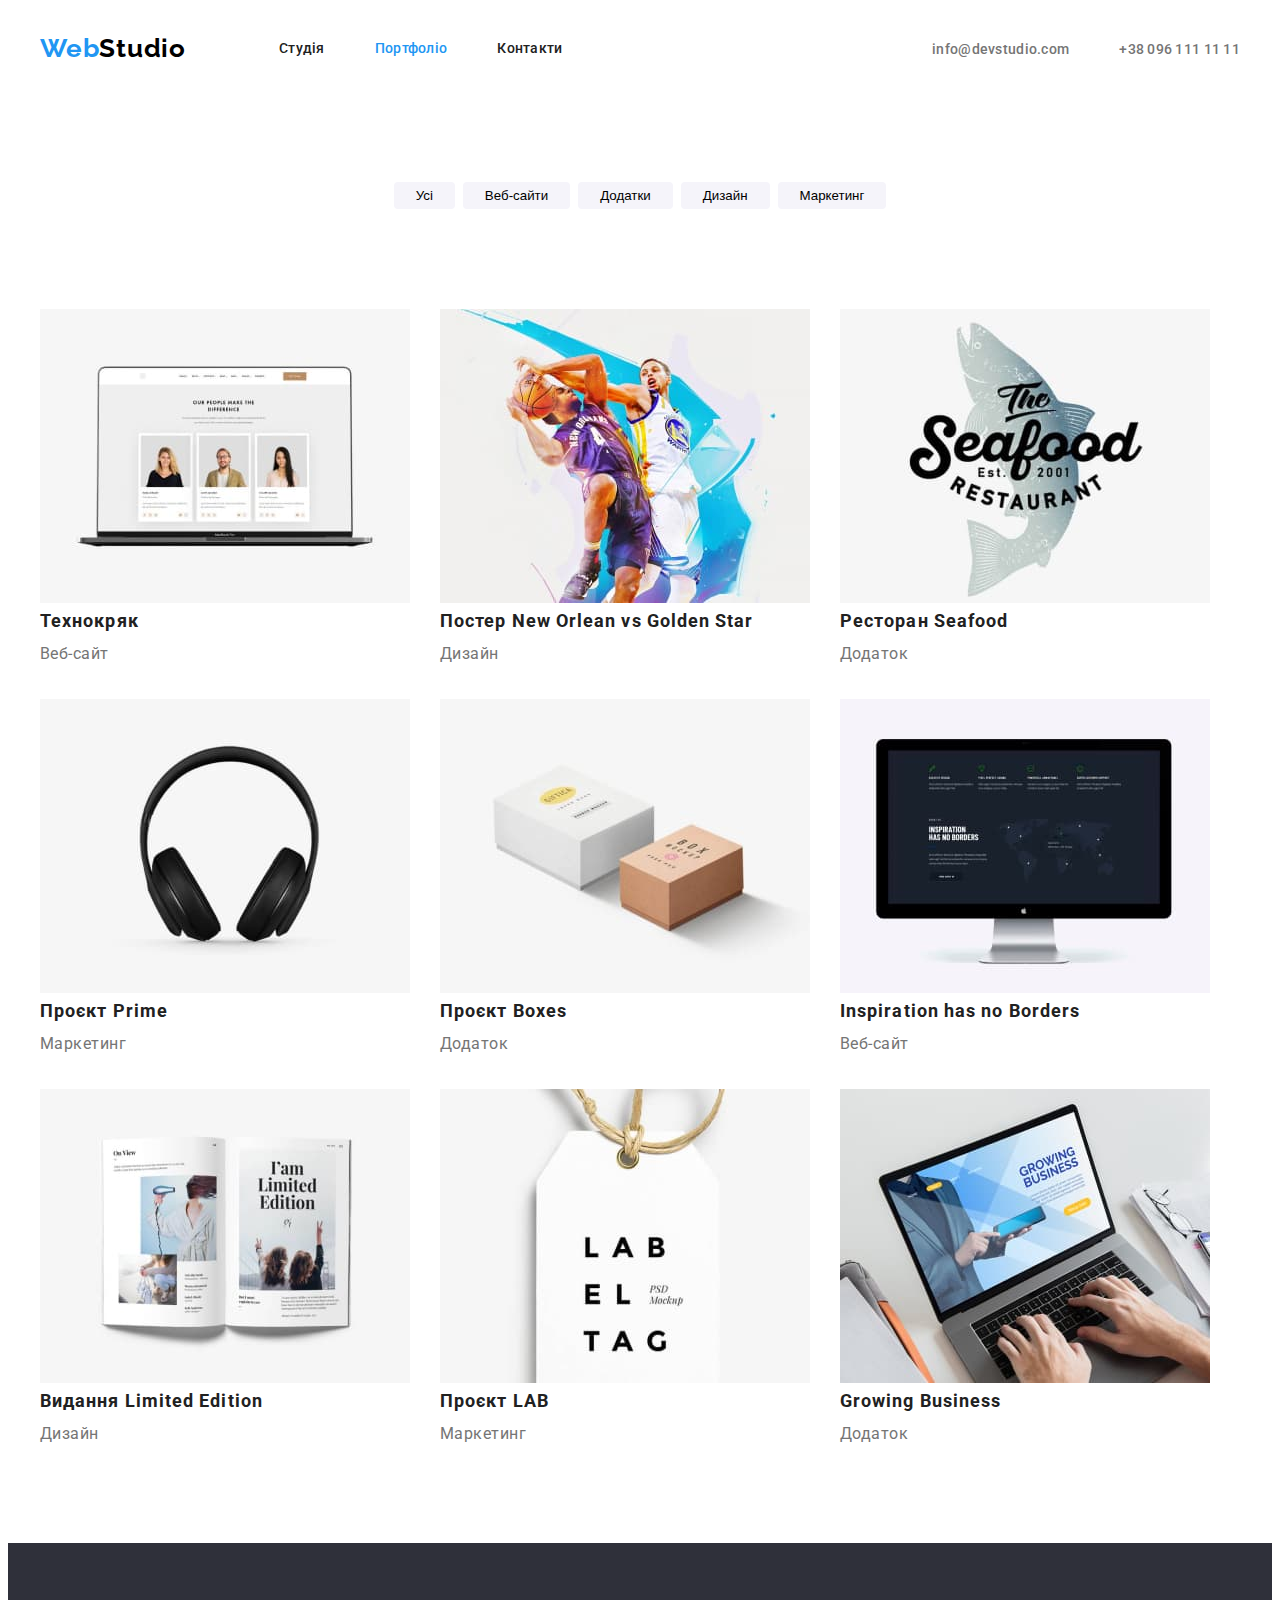
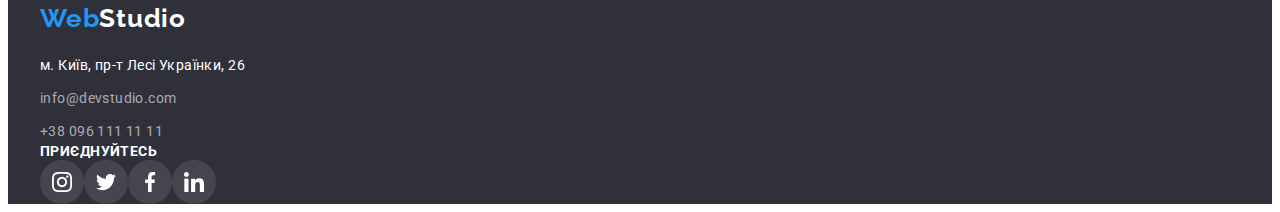
==== portfolio.html @ 6b5f55ca "update" ====
<!DOCTYPE html>
<html lang="en">
<head>
    <meta charset="UTF-8">
    <meta http-equiv="X-UA-Compatible" content="IE=edge">
    <meta name="viewport" content="width=device-width, initial-scale=1.0">
    <title lang="uk">Portfolio</title>
    <link rel="preconnect" href="https://fonts.googleapis.com">
    <link rel="preconnect" href="https://fonts.gstatic.com" crossorigin>
    <link href="https://fonts.googleapis.com/css2?family=Raleway:wght@700&family=Roboto:wght@400;500;700;900&display=swap"
        rel="stylesheet">
    <link rel="stylesheet" href="https://cdnjs.cloudflare.com/ajax/libs/modern-normalize/1.1.0/modern-normalize.min.css"
        integrity="sha512-wpPYUAdjBVSE4KJnH1VR1HeZfpl1ub8YT/NKx4PuQ5NmX2tKuGu6U/JRp5y+Y8XG2tV+wKQpNHVUX03MfMFn9Q=="
        crossorigin="anonymous" referrerpolicy="no-referrer" />
    <link rel="stylesheet" href="./css/styles.css">
</head>
<body>
    <header>
        <div class="container header-border">
            <nav class="header-item">
                <a href="./index.html"><span class="logo">Web</span><span class="logo logo-second-part">Studio</span></a>
                <ul class="list-link flex-items">
                    <li class="list-item">
                        <a class="link" href="./index.html">Студія</a>
                    </li>
                    <li class="list-item">
                        <a class="link current" href="./portfolio.html">Портфоліо</a>
                    </li>
                    <li class="list-item">
                        <a class="link" href="#">Контакти</a>
                    </li>
                </ul>
            </nav>
            <ul class="list-address flex-items">
                <li class="address-item mail">
                    <a class="link-address" href="mailto:info@devstudio.com">info@devstudio.com</a>
                </li>
                <li class="address-item">
                    <a class="link-address" href="tel:+380961111111">+38 096 111 11 11</a>
                </li>
            </ul>
        </div>
    </header>
    <main>
        <section>
            <div class="container">
                <h1 class="hidden-title">
                    Наші проєкти
                </h1>
                <ul class="flex-items list-button">
                    <li class="button-item">
                        <button type="button" class="filter-button">
                            Усі
                        </button>
                    </li>
                    <li class="button-item">
                        <button type="button" class="filter-button">
                            Веб-сайти
                        </button>
                    </li>
                    <li class="button-item">
                        <button type="button" class="filter-button">
                            Додатки
                        </button>
                    </li>
                    <li class="button-item">
                        <button type="button" class="filter-button">
                            Дизайн
                        </button>
                    </li>
                    <li class="button-item">
                        <button type="button" class="filter-button">
                            Маркетинг
                        </button>
                    </li>
                </ul>
                <ul class="flex-items project-items">
                        <div class="flex-element">
                            <li class="card-project">
                                <a href="#">
                                    <img src="./images/project-1.jpg" alt="Ноутбук з сайтом" width="370">
                                    <h2 class="name-project">
                                        Технокряк
                                    </h2>
                                    <p class="type-project">
                                        Веб-сайт
                                    </p>
                                </a>
                            </li>
                        </div>
                    <div class="flex-element">
                        <li>
                            <a href="#">
                                <img src="./images/project-2.jpg" alt="Постер баскетбольної команди" width="370">
                                <h2 class="name-project">
                                    Постер <span lang="en">New Orlean vs Golden Star</span>
                                </h2>
                                <p class="type-project">
                                    Дизайн
                                </p>
                            </a>
                        </li>
                    </div>
                    <div class="flex-element">
                        <li>
                            <a href="#">
                                <img src="./images/project-3.jpg" alt="Рибний ресторан" width="370">
                                <h2 class="name-project">
                                    Ресторан <span lang="en">Seafood</span>
                                </h2>
                                <p class="type-project">
                                    Додаток
                                </p>
                            </a>
                        </li>
                    </div>
                    <div class="flex-element">
                        <li>
                            <a href="#">
                                <img src="./images/project-4.jpg" alt="Навушники" width="370">
                                <h2 class="name-project">
                                    Проєкт <span lang="en">Prime</span>
                                </h2>
                                <p class="type-project">
                                    Маркетинг
                                </p>
                            </a>
                        </li>
                    </div>
                    <div class="flex-element">
                        <li>
                            <a href="#">
                                <img src="./images/project-5.jpg" alt="Дві коробки" width="370">
                                <h2 class="name-project">
                                    Проєкт <span lang="en">Boxes</span>
                                </h2>
                                <p class="type-project">
                                    Додаток
                                </p>
                            </a>
                        </li>
                    </div>
                    <div class="flex-element">
                        <li>
                            <a href="#">
                                <img src="./images/project-6.jpg" alt="Монітор комп'ютера" width="370">
                                <h2 lang="en" class="name-project">
                                    Inspiration has no Borders
                                </h2>
                                <p class="type-project">
                                    Веб-сайт
                                </p>
                            </a>
                        </li>
                    </div>
                    <div class="flex-element">
                        <li>
                            <a href="#">
                                <img src="./images/project-7.jpg" alt="Журнал" width="370">
                                <h2 class="name-project">
                                    Видання <span lang="en">Limited Edition</span>
                                </h2>
                                <p class="type-project">
                                    Дизайн
                                </p>
                            </a>
                        </li>
                    </div>
                    <div class="flex-element">
                        <li>
                            <a href="#">
                                <img src="./images/project-8.jpg" alt="Ярлик з брендом" width="370">
                                <h2 class="name-project">
                                    Проєкт <span lang="en">LAB</span>
                                </h2>
                                <p class="type-project">
                                    Маркетинг
                                </p>
                            </a>
                        </li>
                    </div>
                    <div class="flex-element">
                        <li>
                            <a href="#">
                                <img src="./images/project-9.jpg" alt="Ноутбук з рекламою" width="370">
                                <h2 lang="en" class="name-project">
                                    Growing Business
                                </h2>
                                <p class="type-project">
                                    Додаток
                                </p>
                            </a>
                        </li>
                    </div>
                </ul>
        </section>
    </main>
    <footer class="footer-address">
        <div class="container">
            <a href="./index.html"><span class="logo">Web</span><span class="logo logo-third-part">Studio</span></a>
            <address>
                <ul class="footer-list">
                    <li>
                        <a class="footer-link" href="https://goo.gl/maps/sdtxkwDF94uDCL8M9" target="_blank"
                            rel="noopener noreferrer">м. Київ, пр-т Лесі Українки, 26</a>
                    </li>
                    <li class="footer-contacts">
                        <a class="footer-link footer-transparant" href="mailto:info@devstudio.com">info@devstudio.com</a>
                    </li>
                    <li class="footer-contacts">
                        <a class="footer-link footer-transparant" href="tel:+380961111111">+38 096 111 11 11</a>
                    </li>
                </ul>
            </address>
            <h2 class="join-link">
                Приєднуйтесь
            </h2>
            <ul class="flex-items">
                <li>
                    <a href="#">
                        <img src="./images/icons/social-network-footer-1.svg" alt="Посилання на Інстаграм" width="44">
                    </a>
                </li>
                <li>
                    <a href="#">
                        <img src="./images/icons/social-network-footer-2.svg" alt="Посилання на Твіттер" width="44">
                    </a>
                </li>
                <li>
                    <a href="#">
                        <img src="./images/icons/social-network-footer-3.svg" alt="Посилання на Фейсбук" width="44">
                    </a>
                </li>
                <li>
                    <a href="#">
                        <img src="./images/icons/social-network-footer-4.svg" alt="Посилання на Лінкедін" width="44">
                    </a>
                </li>
            </ul>
        </div>
    </footer>
</body>
</html>
---- css/styles.css ----
:root {
--primary-color: #212121;
--link-address-color: #757575;
--link-color: #2196F3;
--logo-color: #000000;
--primary-background-color: #FFFFFF;
--secondary-background-color: #2F303A;
--color-transparant: rgba(255, 255, 255, 0.6);
--active-button-color: #188CE8;
--section-color: #F5F4FA;
--border-color: #EEEEEE;
--header-border-color: #ECECEC;
}

body {
font-family: Roboto, sans-serif;
color: var(--primary-color);
background-color: var(--primary-background-color);
} 

ul {
    list-style: none;
    margin-top: 0;
    margin-bottom: 0;
    padding-left: 0;
}

a {
    text-decoration: none;
}

h1, h2, h3, p {
    padding: 0;
    margin: 0;
}

img {
    display: block;
}

/* START header */

.container {
    width: 1200px;
    margin-left: auto;
    margin-right: auto;
    padding-left: 15px;
    padding-right: 15px;
    outline: 2px teal;
}

.flex-items {
    display: flex;
    flex-wrap: wrap;
}

header .container {
    display: flex;
    align-items: center;
}

.header-item {
    display: flex;
    align-items: center;
}

.header-border {
    border-bottom: 1px var(--header-border-color);
}

.logo {
    color: var(--link-color);
    font-family: Raleway, sans-serif;
    font-weight: 700;
    font-size: 26px;
    line-height: 1.19;
    letter-spacing: 0.03em;
}

.logo-second-part {
    color: var(--logo-color);
}

.list-link {
    display: flex;
    margin-left: 93px;
}

.link {
    display: block;
    padding-top: 32px;
    padding-bottom: 32px;
    color: var(--primary-color);
    font-weight: 500;
    font-size: 14px;
    line-height: 16px;
    letter-spacing: 0.02em;
}

.list-item:not(:last-child) {
    margin-right: 50px;
}

.link:hover,
.link:focus {
    color: var(--link-color);
}

.link.current {
    color: var(--link-color);
}

.description-link {
    padding: 0;
    margin: 0;
    list-style: none;
    align-items: center;
}

.list-address {
    display: flex;
    margin-top: 0;
    margin-left: auto;
}

.link-address {
    color: var(--link-address-color);
    font-weight: 500;
    font-size: 14px;
    line-height: 1.14;
    letter-spacing: 0.02em;
}


.address-item:not(:last-child) {
    margin-right: 50px;
}

.mail {
    margin-left: auto;
}

.link-address:hover,
.link-address:focus {
    color: var(--link-color);
}

/* END header */

/* START index.html */

.hero-section {
    background-color: var(--secondary-background-color);
    text-align: center;
}

.hero {
    padding-top: 200px;
    padding-bottom: 200px;
}

.hero-title {
    padding-bottom: 30px;
    margin-left: auto;
    margin-right: auto;
    width: 696px;
    color: var(--primary-background-color);
    font-weight: 900;
    font-size: 44px;
    line-height: 1.36;
    letter-spacing: 0.06em;
    text-transform: uppercase;
}

.hero-button {
    padding-top: 10px;
    padding-bottom: 10px;
    padding-right: 32px;
    padding-left: 32px;
    border: 1px transparent;
    border-radius: 4px;
    min-width: 216px;
    color: var(--primary-background-color);
    background-color: var(--link-color);
    font-weight: 700;
    font-size: 16px;
    line-height: 1.88;
    letter-spacing: 0.06em;
}

.hero-button:hover,
.hero-button:focus {
    background-color: var(--active-button-color);
    cursor: pointer;
}

.benefit-section {
    padding-top: 94px;
}

.hidden-title {
    display: none;
}

.advantages {
    font-weight: 700;
    font-size: 14px;
    line-height: 1.14;
    letter-spacing: 0.03em;
    text-transform: uppercase;
}

.advantages-paragraph {
    color: var(--link-address-color);
    font-weight: 400;
    font-size: 14px;
    line-height: 24px;
    letter-spacing: 0.03em;
    width: 270px;
}

.flex-benefit {
    margin-right: 30px;
    margin-bottom: 30px;
}

.benefit-card:not(:last-child) {
    margin-right: 30px;
}

.description-title {
    padding-bottom: 50px;
    font-weight: 700;
    font-size: 36px;
    line-height: 1.17;
    text-align: center;
    letter-spacing: 0.03em;
}

.about-our-work {
    padding-top: 118px;
    padding-bottom: 94px;
}

/* .working-process:not(:last-child) {
    margin-right: 30px;
} */

.worker-section {
    background-color: var(--section-color);
    padding-top: 94px;
    padding-bottom: 94px;
}

/* .flex-worker {
    margin-right: 30px;
} */

.worker {
    padding-bottom: 50px;
    font-weight: 700;
    font-size: 36px;
    line-height: 1.17;
    text-align: center;
    letter-spacing: 0.03em;
}

.card-worker {
    font-weight: 500;
    font-size: 16px;
    line-height: 1.19;
    text-align: center;
    letter-spacing: 0.03em;
}

.profession-worker {
    color: var(--link-address-color);
    font-weight: 400;
    font-size: 16px;
    line-height: 1.19;
    text-align: center;
    letter-spacing: 0.03em;
}

.our-clients {
    padding-top: 94px;
    padding-bottom: 94px;
}

.clients-title {
    padding-bottom: 50px;
    font-weight: 700;
    font-size: 36px;
    line-height: 1.17;
    text-align: center;
    letter-spacing: 0.03em;
    color: var(--primary-color);
}

/* END index.html */

/* START portfolio.html */

.list-button {
    justify-content: center;
    padding-top: 94px;
    padding-bottom: 50px;
}

.filter-button {
    border: 1px transparent;
    border-radius: 4px;
    background-color: var(--section-color);
    padding-top: 6px;
    padding-right: 22px;
    padding-bottom: 6px;
    padding-left: 22px;
}

.button-item:not(:last-child) {
    margin-right: 8px;
}

.filter-button:hover,
.filter-button:focus {
    color: var(--primary-background-color);
    background-color: var(--link-color);
    cursor: pointer;
}

.project-items {
    padding-top: 50px;
    padding-bottom: 94px;
}

.flex-element {
    margin-right: 30px;
    margin-bottom: 30px;
}

.flex-element:nth-child(3n) {
    margin-right: 0;
}

.flex-element:nth-last-child(-n+3) {
    margin-bottom: 0;
}

.card-project {
    border: 1px var(--border-color);
}

.description-project {
    border-left: 1px var(--active-button-color);
    border-bottom: 1px var(--active-button-color);
    border-right: 1px var(--active-button-color);
}

.name-project {
    color: var(--primary-color);
    font-weight: 700;
    font-size: 18px;
    line-height: 2;
    letter-spacing: 0.06em;
}

.type-project {
    color: var(--link-address-color);
    font-size: 16px;
    line-height: 1.88;
    letter-spacing: 0.03em;
}

/* END portfolio.html */

/* START footer */

.logo-third-part {
    color: var(--primary-background-color);
}

.footer-address {
    background-color: var(--secondary-background-color);
    padding-top: 60px;
}

.footer-link {
    font-style: normal;
    font-weight: 400;
    font-size: 14px;
    line-height: 1.71;
    letter-spacing: 0.03em;
    color: var(--primary-background-color);
}

.footer-transparant {
    color: var(--color-transparant);
}

.footer-link:hover,
.footer-link:focus {
    color: var(--link-color);
}

.footer-list {
    margin-top: 20px;
}

.footer-contacts {
    margin-top: 9px;
}

.join-link {
    color: var(--primary-background-color);
    font-weight: 700;
    font-size: 14px;
    line-height: 1.14;
    letter-spacing: 0.03em;
    text-transform: uppercase;
}
/* END footer */
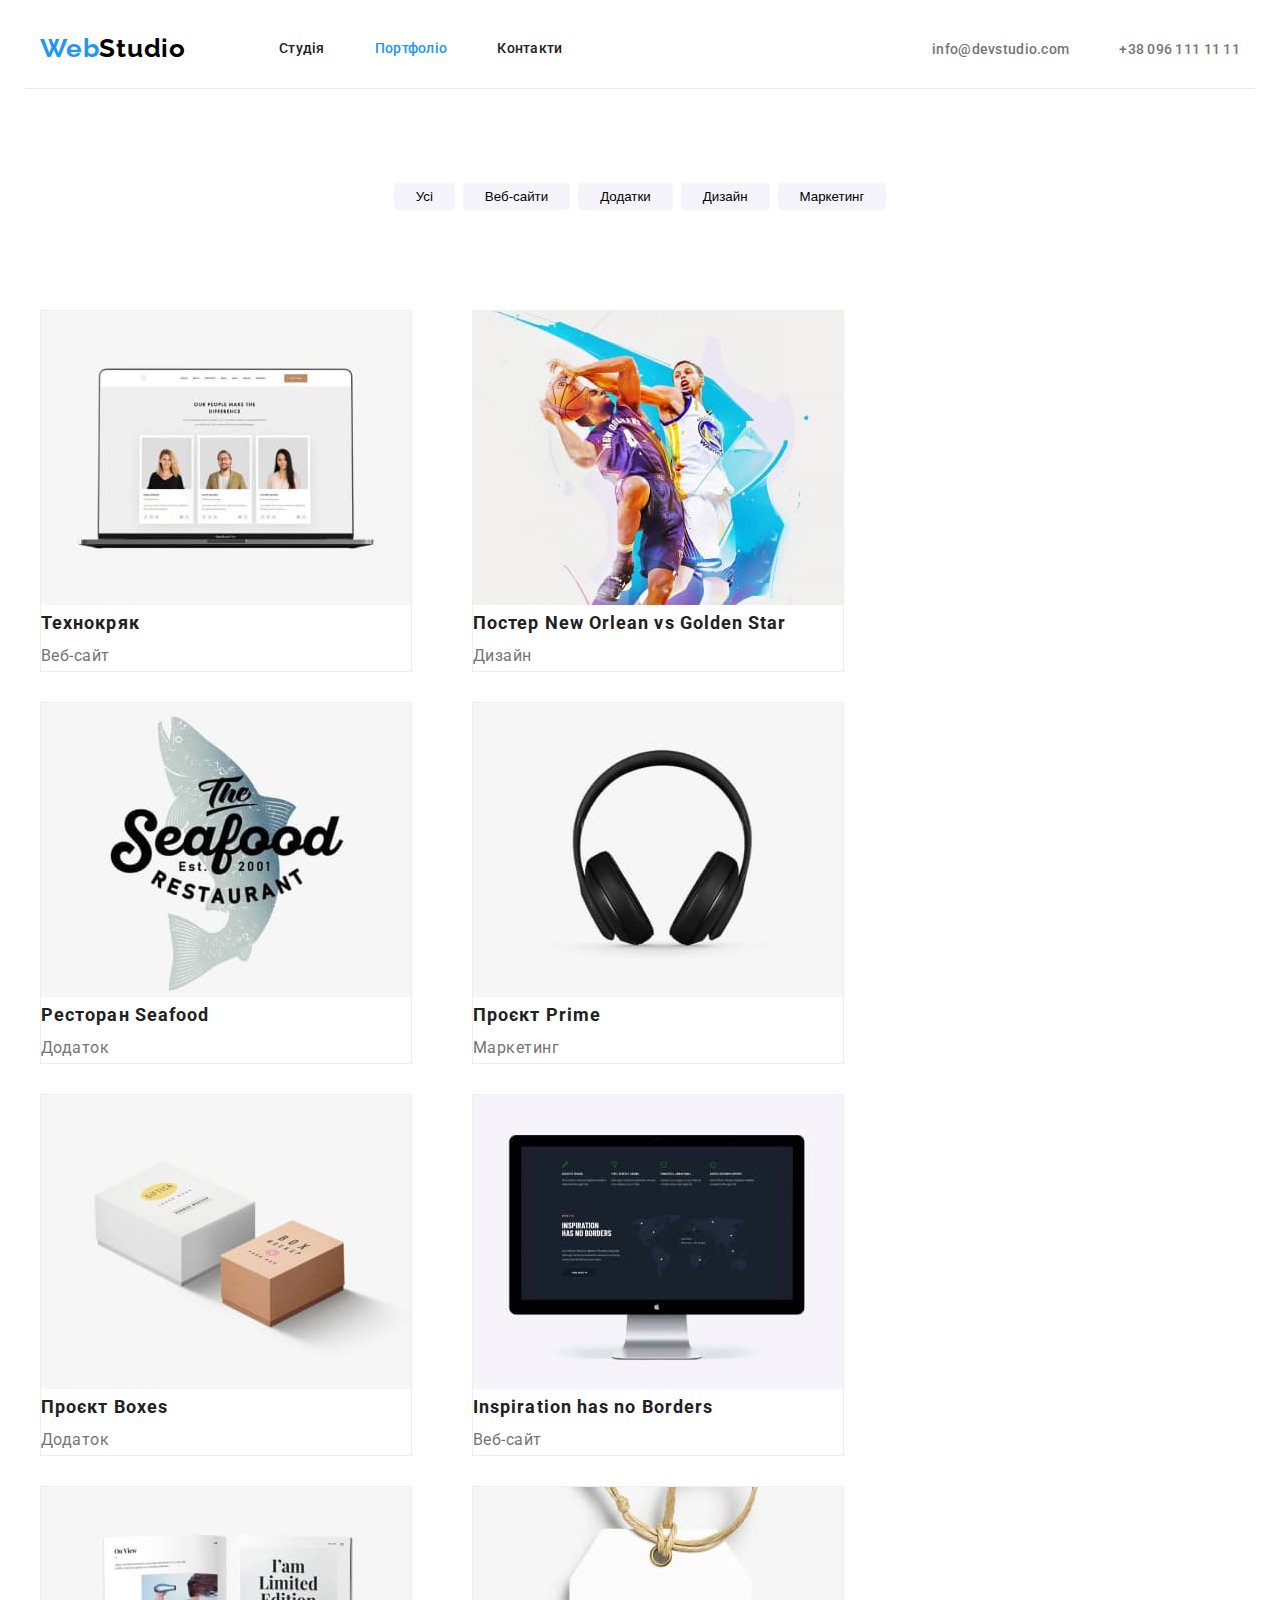
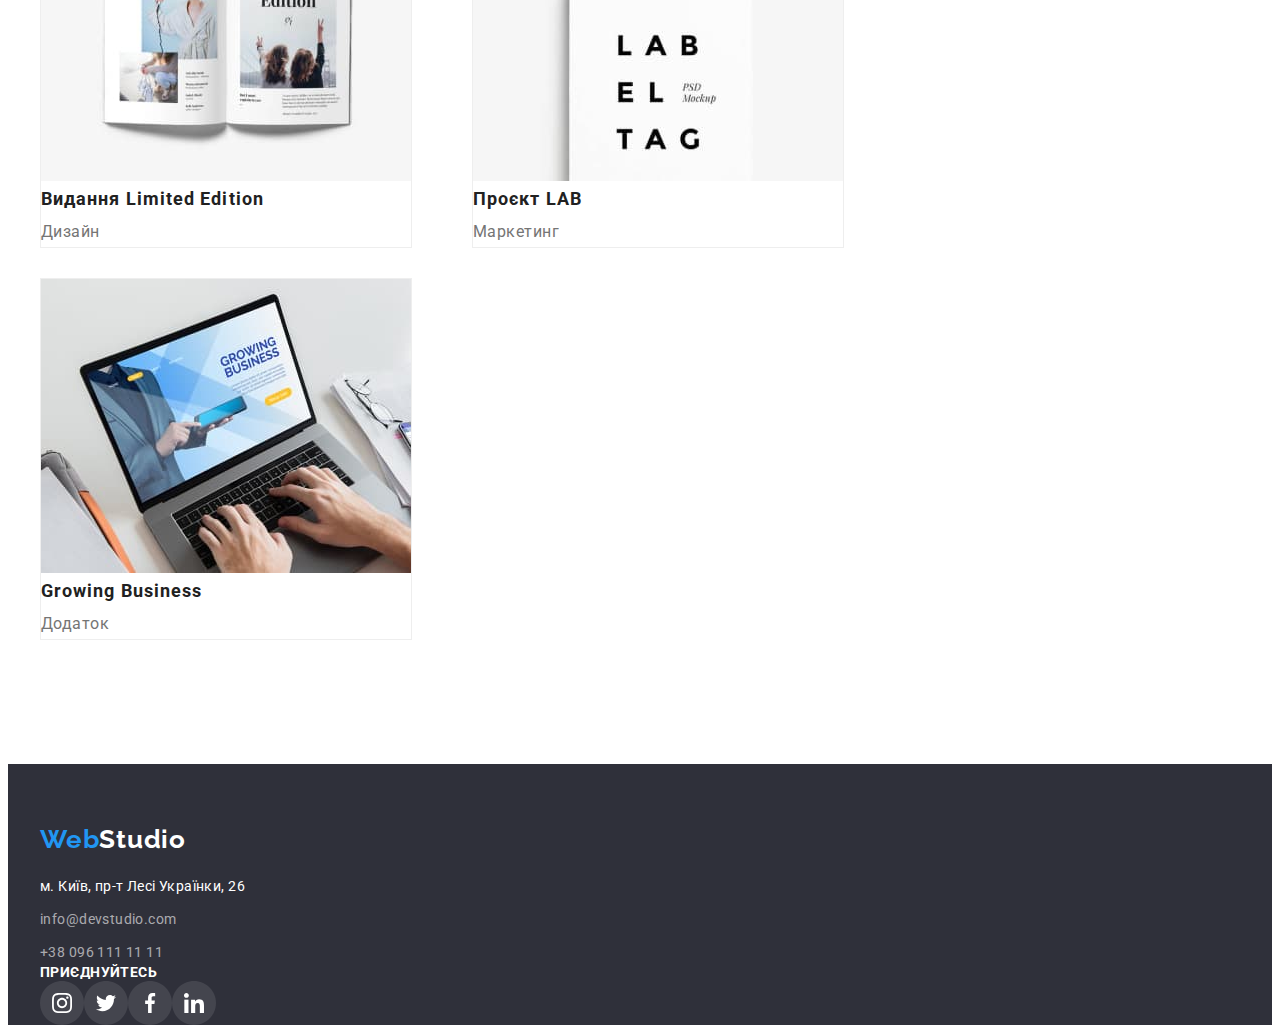
==== commit 1271e571: "Update" ====
--- a/portfolio.html
+++ b/portfolio.html
@@ -75,7 +75,7 @@
                     </li>
                 </ul>
                 <ul class="flex-items project-items">
-                        <div class="flex-element">
+                        <div class="flex-element box">
                             <li class="card-project">
                                 <a href="#">
                                     <img src="./images/project-1.jpg" alt="Ноутбук з сайтом" width="370">
@@ -89,7 +89,7 @@
                             </li>
                         </div>
                     <div class="flex-element">
-                        <li>
+                        <li class="card-project">
                             <a href="#">
                                 <img src="./images/project-2.jpg" alt="Постер баскетбольної команди" width="370">
                                 <h2 class="name-project">
@@ -102,7 +102,7 @@
                         </li>
                     </div>
                     <div class="flex-element">
-                        <li>
+                        <li class="card-project">
                             <a href="#">
                                 <img src="./images/project-3.jpg" alt="Рибний ресторан" width="370">
                                 <h2 class="name-project">
@@ -115,7 +115,7 @@
                         </li>
                     </div>
                     <div class="flex-element">
-                        <li>
+                        <li class="card-project"i>
                             <a href="#">
                                 <img src="./images/project-4.jpg" alt="Навушники" width="370">
                                 <h2 class="name-project">
@@ -128,7 +128,7 @@
                         </li>
                     </div>
                     <div class="flex-element">
-                        <li>
+                        <li class="card-project">
                             <a href="#">
                                 <img src="./images/project-5.jpg" alt="Дві коробки" width="370">
                                 <h2 class="name-project">
@@ -141,7 +141,7 @@
                         </li>
                     </div>
                     <div class="flex-element">
-                        <li>
+                        <li class="card-project">
                             <a href="#">
                                 <img src="./images/project-6.jpg" alt="Монітор комп'ютера" width="370">
                                 <h2 lang="en" class="name-project">
@@ -154,7 +154,7 @@
                         </li>
                     </div>
                     <div class="flex-element">
-                        <li>
+                        <li class="card-project">
                             <a href="#">
                                 <img src="./images/project-7.jpg" alt="Журнал" width="370">
                                 <h2 class="name-project">
@@ -167,7 +167,7 @@
                         </li>
                     </div>
                     <div class="flex-element">
-                        <li>
+                        <li class="card-project">
                             <a href="#">
                                 <img src="./images/project-8.jpg" alt="Ярлик з брендом" width="370">
                                 <h2 class="name-project">
@@ -180,7 +180,7 @@
                         </li>
                     </div>
                     <div class="flex-element">
-                        <li>
+                        <li class="card-project">
                             <a href="#">
                                 <img src="./images/project-9.jpg" alt="Ноутбук з рекламою" width="370">
                                 <h2 lang="en" class="name-project">
--- a/css/styles.css
+++ b/css/styles.css
@@ -51,7 +51,7 @@
 
 .flex-items {
     display: flex;
-    flex-wrap: wrap;
+    /* flex-wrap: wrap; */
 }
 
 header .container {
@@ -65,7 +65,7 @@
 }
 
 .header-border {
-    border-bottom: 1px var(--header-border-color);
+    border-bottom: 1px solid var(--header-border-color);
 }
 
 .logo {
@@ -203,6 +203,8 @@
 }
 
 .advantages {
+    margin-top: 30px;
+    margin-bottom: 10px;
     font-weight: 700;
     font-size: 14px;
     line-height: 1.14;
@@ -224,8 +226,36 @@
     margin-bottom: 30px;
 }
 
-.benefit-card:not(:last-child) {
-    margin-right: 30px;
+.benefit-card {
+    flex-basis: ((100% - 3*30) / 3);
+    margin-right: 30px;
+}
+
+/* .benefit-card:not(:last-child) {
+    margin-right: 30px;
+} */
+
+.work {
+    flex-basis: calc((100% - 3 * 30) / 3);
+    margin-right: 30px;
+}
+
+/* .work {
+    margin-right: 30px;
+}
+
+.work:not(:last-child) {
+    margin-right: 30px;
+} */
+
+.worker-list {
+    flex-basis: ((100% - 4*30) / 4);
+    margin-right: 30px;
+    border-right: 1px solid var(--border-color);
+    border-bottom: 1px solid var(--border-color);
+    border-left: 1px solid var(--border-color);
+    border-radius: 0px 0px 4px 4px;
+    background-color: var(--primary-background-color);
 }
 
 .description-title {
@@ -329,11 +359,14 @@
 }
 
 .project-items {
+    flex-wrap: wrap;
     padding-top: 50px;
     padding-bottom: 94px;
-}
-
-.flex-element {
+    margin-left: -30px;
+    margin-right: -30px;
+}
+
+/* .flex-element {
     margin-right: 30px;
     margin-bottom: 30px;
 }
@@ -344,16 +377,23 @@
 
 .flex-element:nth-last-child(-n+3) {
     margin-bottom: 0;
-}
+} */
+
+
 
 .card-project {
-    border: 1px var(--border-color);
-}
+    border: 1px solid var(--border-color);
+    flex-basis: calc((100% - 3 * 30) / 3);
+    margin-left: 30px;
+    margin-right: 30px;
+    margin-bottom: 30px;
+}
+
 
 .description-project {
-    border-left: 1px var(--active-button-color);
-    border-bottom: 1px var(--active-button-color);
-    border-right: 1px var(--active-button-color);
+    border-left: 1px solid var(--active-button-color);
+    border-bottom: 1px solid var(--active-button-color);
+    border-right: 1px solid var(--active-button-color);
 }
 
 .name-project {
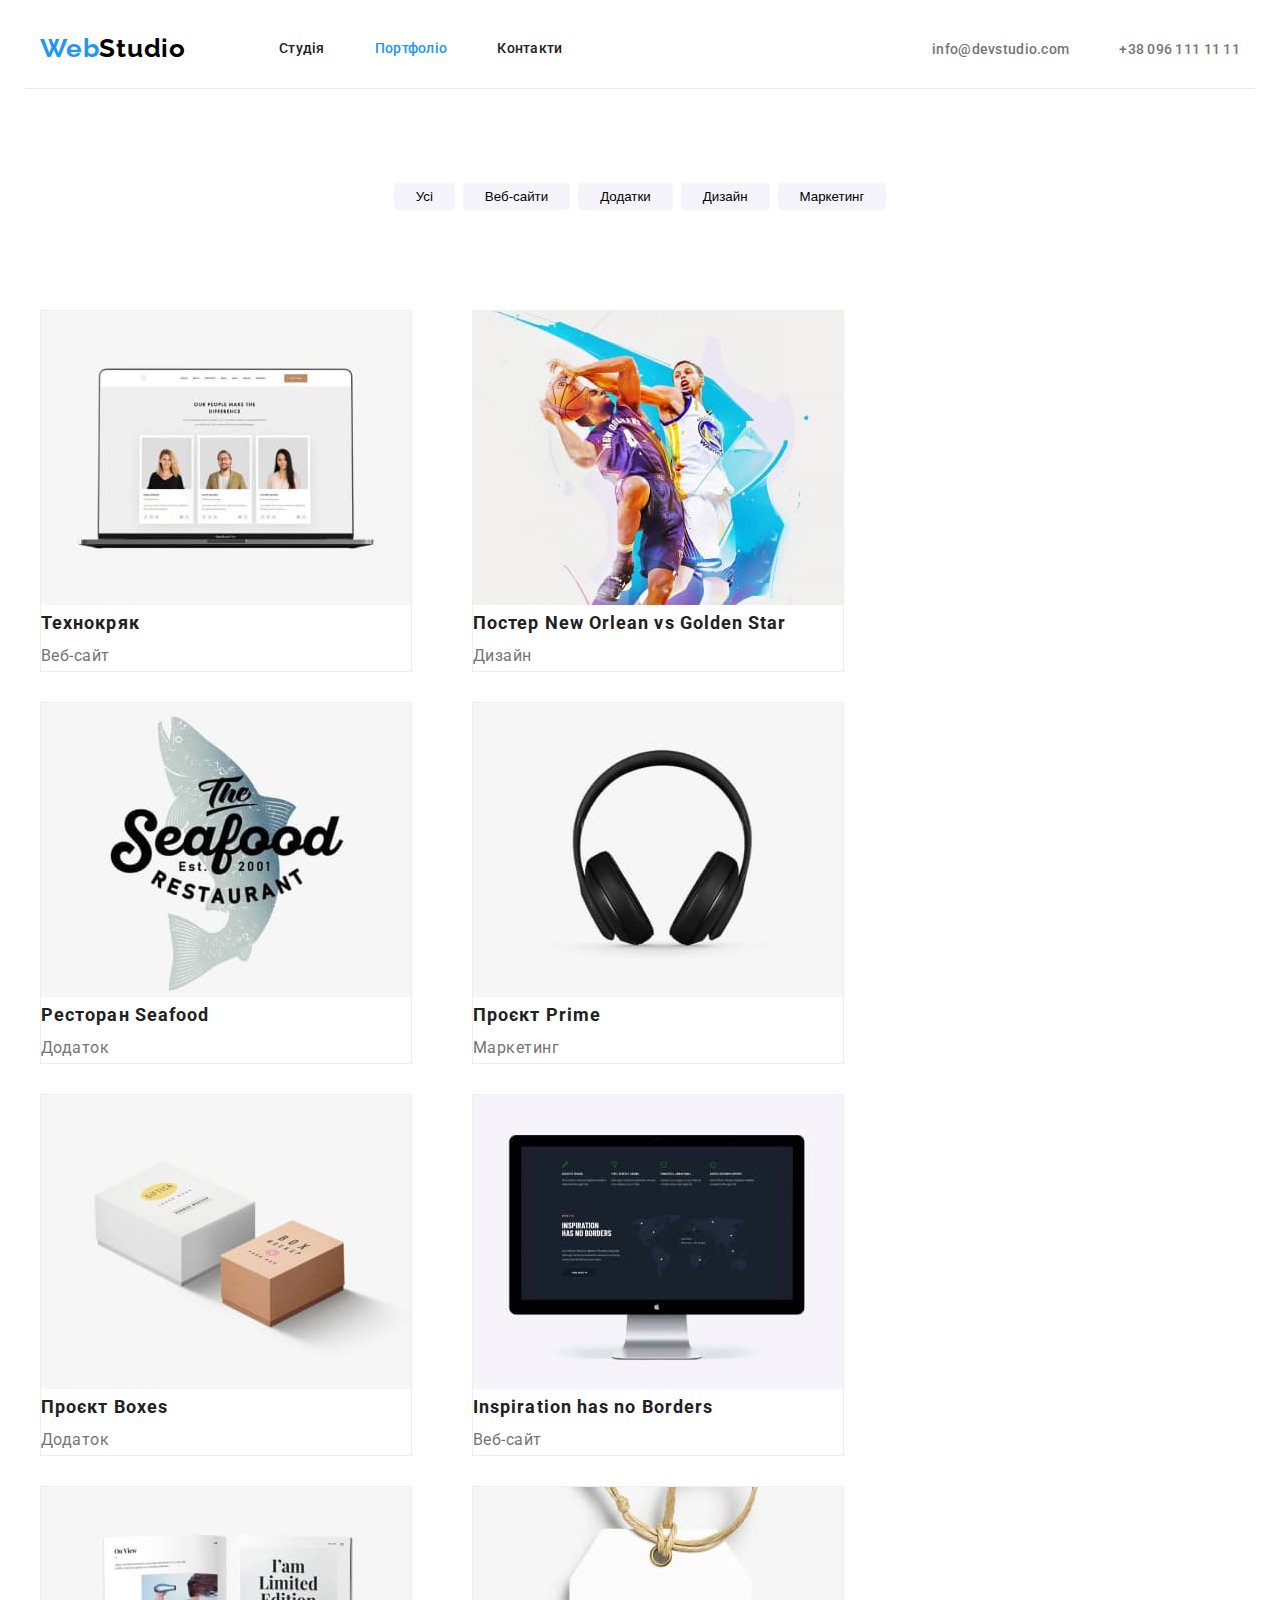
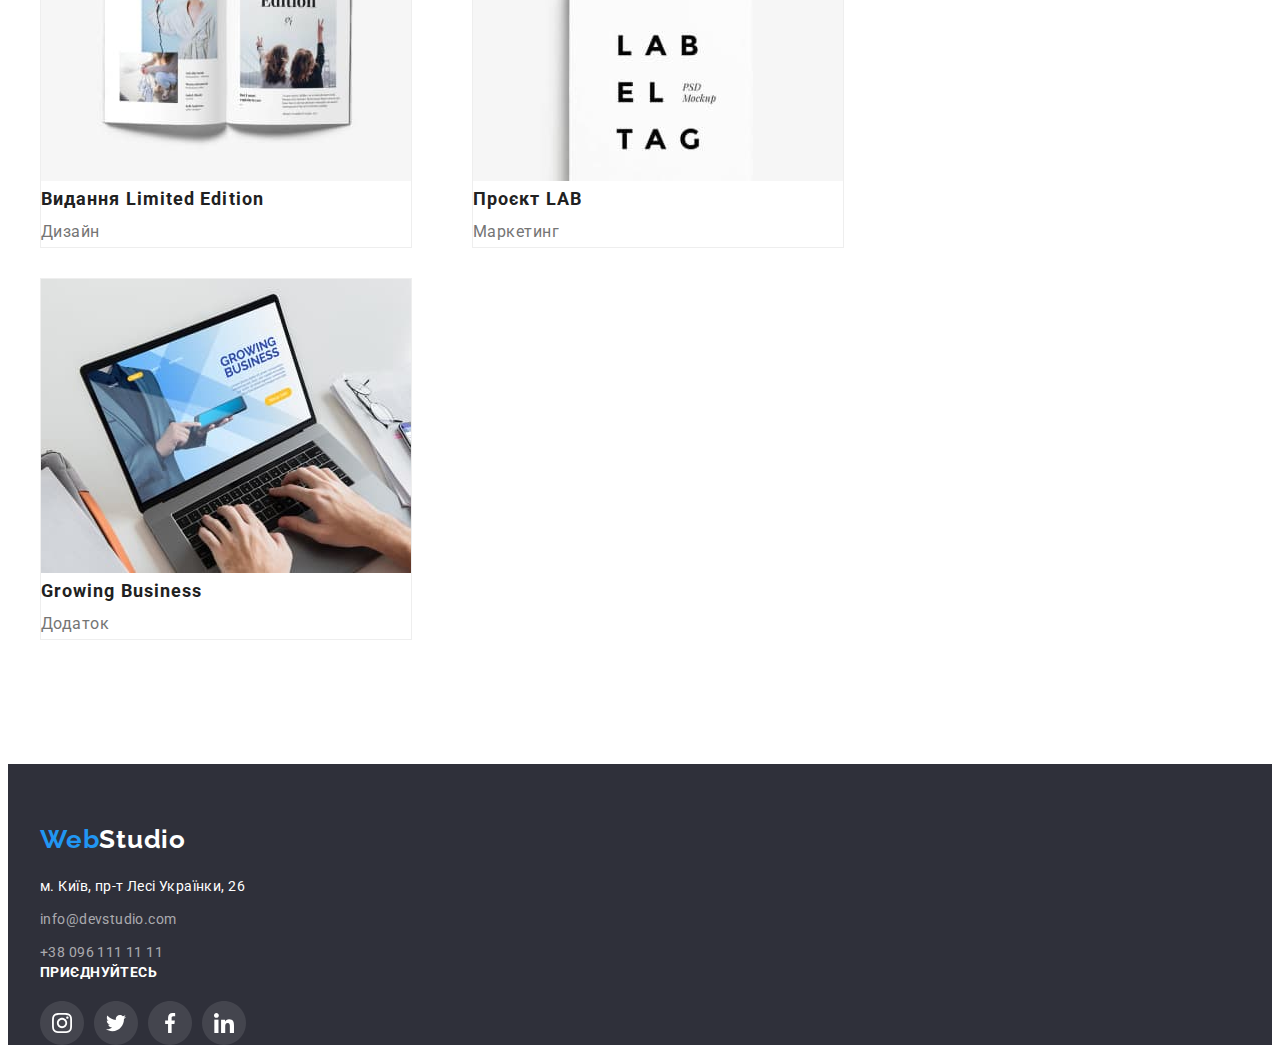
==== commit 35e8c301: "Update" ====
--- a/portfolio.html
+++ b/portfolio.html
@@ -216,22 +216,22 @@
                 Приєднуйтесь
             </h2>
             <ul class="flex-items">
-                <li>
+                <li class="social-list">
                     <a href="#">
                         <img src="./images/icons/social-network-footer-1.svg" alt="Посилання на Інстаграм" width="44">
                     </a>
                 </li>
-                <li>
+                <li class="social-list">
                     <a href="#">
                         <img src="./images/icons/social-network-footer-2.svg" alt="Посилання на Твіттер" width="44">
                     </a>
                 </li>
-                <li>
+                <li class="social-list">
                     <a href="#">
                         <img src="./images/icons/social-network-footer-3.svg" alt="Посилання на Фейсбук" width="44">
                     </a>
                 </li>
-                <li>
+                <li class="social-list">
                     <a href="#">
                         <img src="./images/icons/social-network-footer-4.svg" alt="Посилання на Лінкедін" width="44">
                     </a>
--- a/css/styles.css
+++ b/css/styles.css
@@ -296,6 +296,8 @@
 }
 
 .card-worker {
+    margin-top: 30px;
+    margin-bottom: 10px;
     font-weight: 500;
     font-size: 16px;
     line-height: 1.19;
@@ -304,12 +306,26 @@
 }
 
 .profession-worker {
+    margin-bottom: 16px;
     color: var(--link-address-color);
     font-weight: 400;
     font-size: 16px;
     line-height: 1.19;
     text-align: center;
     letter-spacing: 0.03em;
+}
+
+.box-media {
+    margin-left: 32px;
+    margin-bottom: 30px;
+}
+
+.social-list {
+    margin-right: 10px;
+}
+
+.box-clients {
+    justify-content: space-between;
 }
 
 .our-clients {
@@ -451,6 +467,7 @@
 }
 
 .join-link {
+    margin-bottom: 20px;
     color: var(--primary-background-color);
     font-weight: 700;
     font-size: 14px;
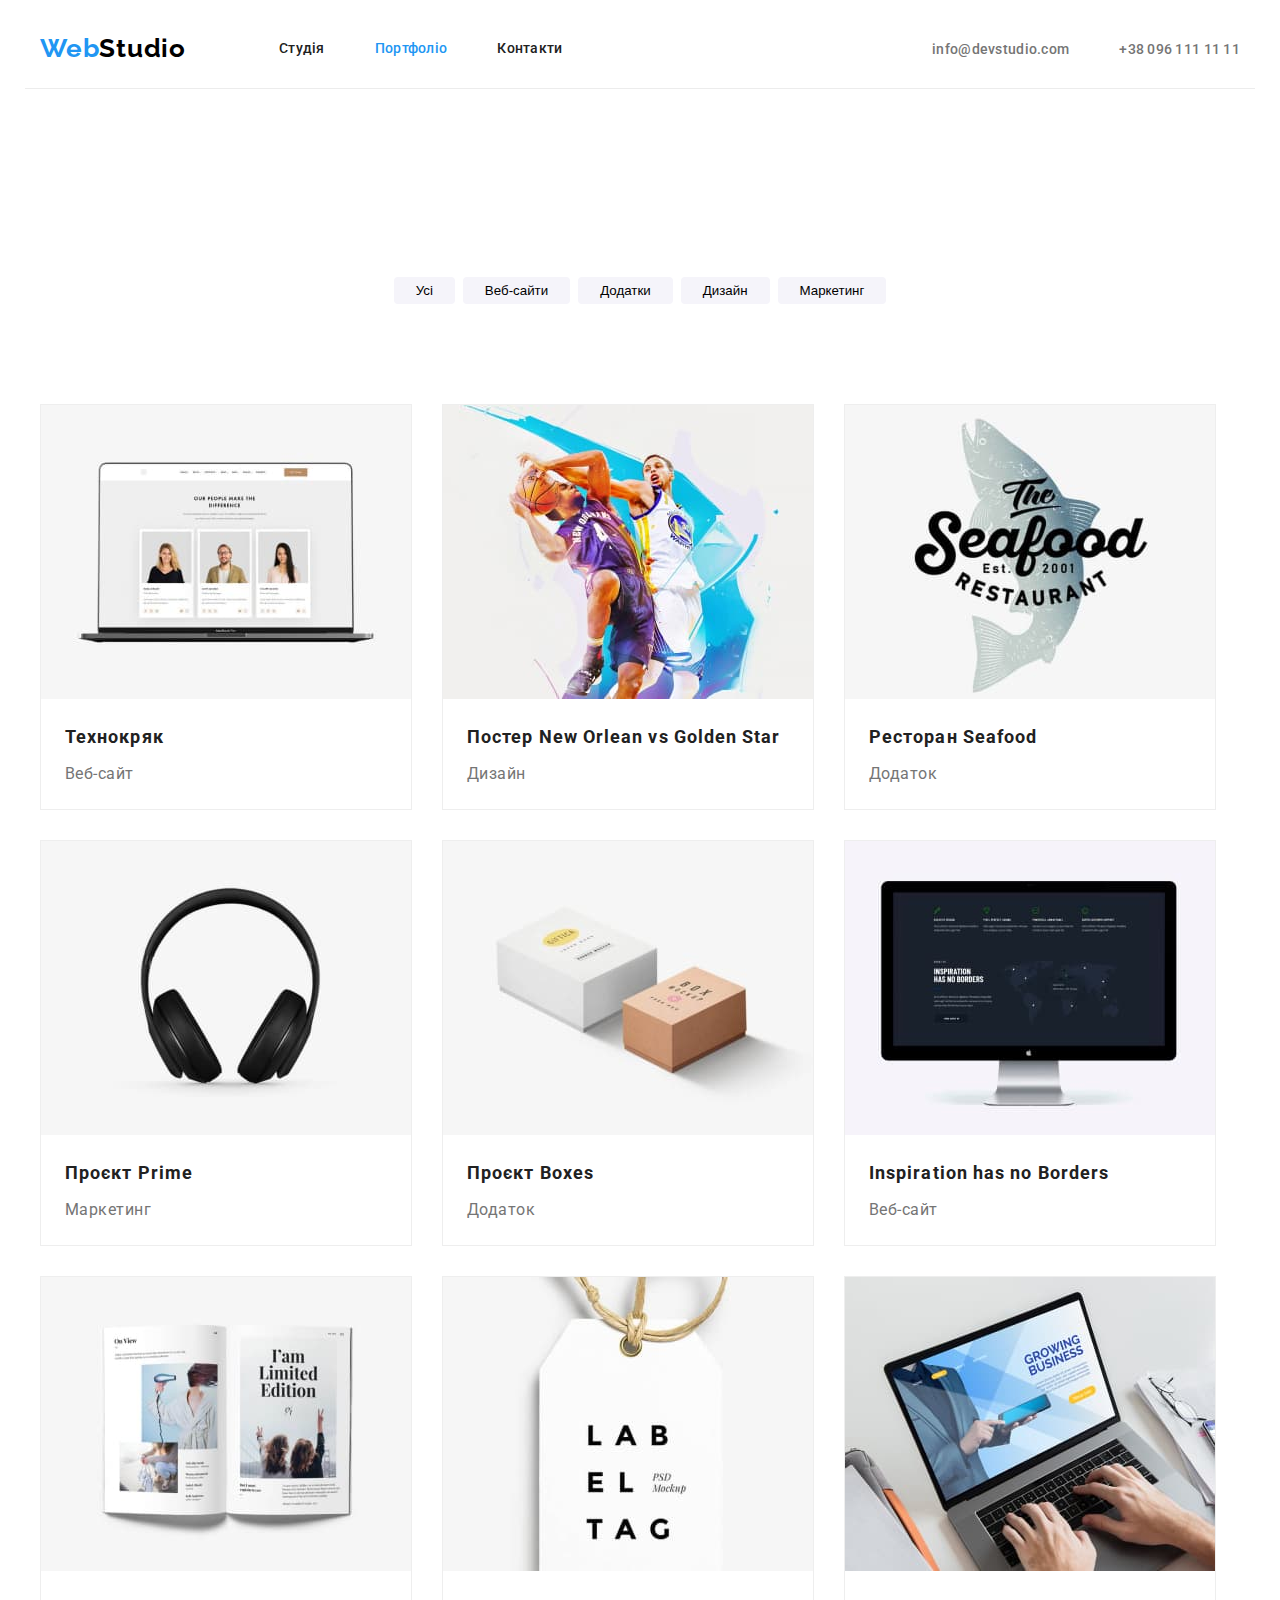
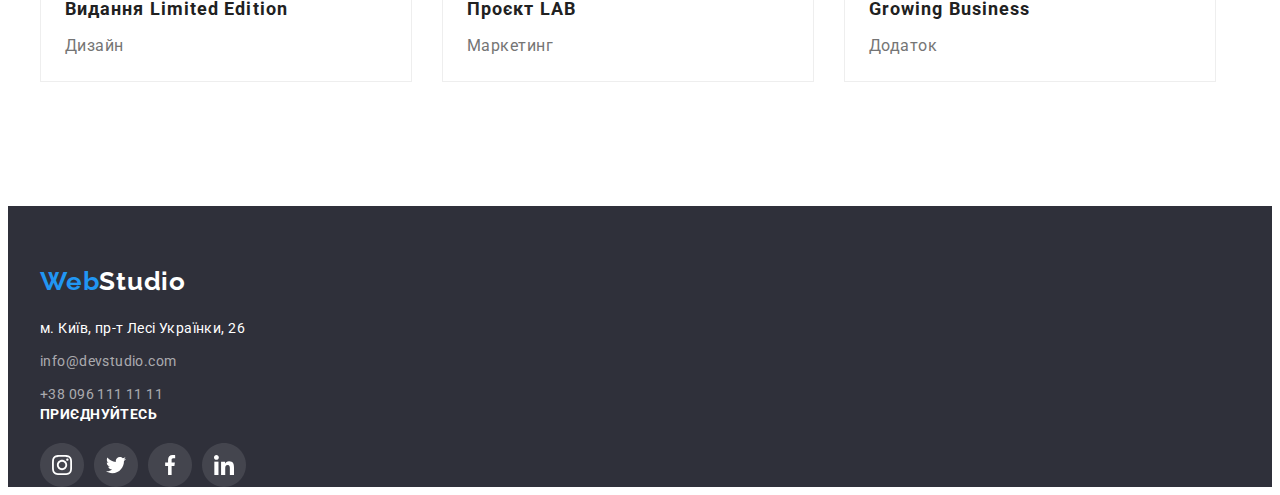
==== commit 8160167a: "Update" ====
--- a/portfolio.html
+++ b/portfolio.html
@@ -42,7 +42,7 @@
         </div>
     </header>
     <main>
-        <section>
+        <section class="section">
             <div class="container">
                 <h1 class="hidden-title">
                     Наші проєкти
--- a/css/styles.css
+++ b/css/styles.css
@@ -46,12 +46,15 @@
     margin-right: auto;
     padding-left: 15px;
     padding-right: 15px;
-    outline: 2px teal;
+}
+
+.section {
+    padding-top: 94px;
+    padding-bottom: 94px;
 }
 
 .flex-items {
     display: flex;
-    /* flex-wrap: wrap; */
 }
 
 header .container {
@@ -194,10 +197,6 @@
     cursor: pointer;
 }
 
-.benefit-section {
-    padding-top: 94px;
-}
-
 .hidden-title {
     display: none;
 }
@@ -231,22 +230,14 @@
     margin-right: 30px;
 }
 
-/* .benefit-card:not(:last-child) {
-    margin-right: 30px;
-} */
+.our-work {
+    margin-top: -90px;
+}
 
 .work {
     flex-basis: calc((100% - 3 * 30) / 3);
     margin-right: 30px;
 }
-
-/* .work {
-    margin-right: 30px;
-}
-
-.work:not(:last-child) {
-    margin-right: 30px;
-} */
 
 .worker-list {
     flex-basis: ((100% - 4*30) / 4);
@@ -267,24 +258,9 @@
     letter-spacing: 0.03em;
 }
 
-.about-our-work {
-    padding-top: 118px;
-    padding-bottom: 94px;
-}
-
-/* .working-process:not(:last-child) {
-    margin-right: 30px;
-} */
-
 .worker-section {
     background-color: var(--section-color);
-    padding-top: 94px;
-    padding-bottom: 94px;
-}
-
-/* .flex-worker {
-    margin-right: 30px;
-} */
+}
 
 .worker {
     padding-bottom: 50px;
@@ -328,11 +304,6 @@
     justify-content: space-between;
 }
 
-.our-clients {
-    padding-top: 94px;
-    padding-bottom: 94px;
-}
-
 .clients-title {
     padding-bottom: 50px;
     font-weight: 700;
@@ -348,9 +319,9 @@
 /* START portfolio.html */
 
 .list-button {
-    justify-content: center;
     padding-top: 94px;
     padding-bottom: 50px;
+    justify-content: center;
 }
 
 .filter-button {
@@ -377,31 +348,14 @@
 .project-items {
     flex-wrap: wrap;
     padding-top: 50px;
-    padding-bottom: 94px;
     margin-left: -30px;
     margin-right: -30px;
 }
-
-/* .flex-element {
-    margin-right: 30px;
-    margin-bottom: 30px;
-}
-
-.flex-element:nth-child(3n) {
-    margin-right: 0;
-}
-
-.flex-element:nth-last-child(-n+3) {
-    margin-bottom: 0;
-} */
-
-
 
 .card-project {
     border: 1px solid var(--border-color);
     flex-basis: calc((100% - 3 * 30) / 3);
     margin-left: 30px;
-    margin-right: 30px;
     margin-bottom: 30px;
 }
 
@@ -413,6 +367,8 @@
 }
 
 .name-project {
+    margin-left: 24px;
+    margin-top: 20px;
     color: var(--primary-color);
     font-weight: 700;
     font-size: 18px;
@@ -421,6 +377,9 @@
 }
 
 .type-project {
+    margin-left: 24px;
+    margin-top: 4px;
+    margin-bottom: 20px;
     color: var(--link-address-color);
     font-size: 16px;
     line-height: 1.88;
@@ -475,4 +434,5 @@
     letter-spacing: 0.03em;
     text-transform: uppercase;
 }
+
 /* END footer */
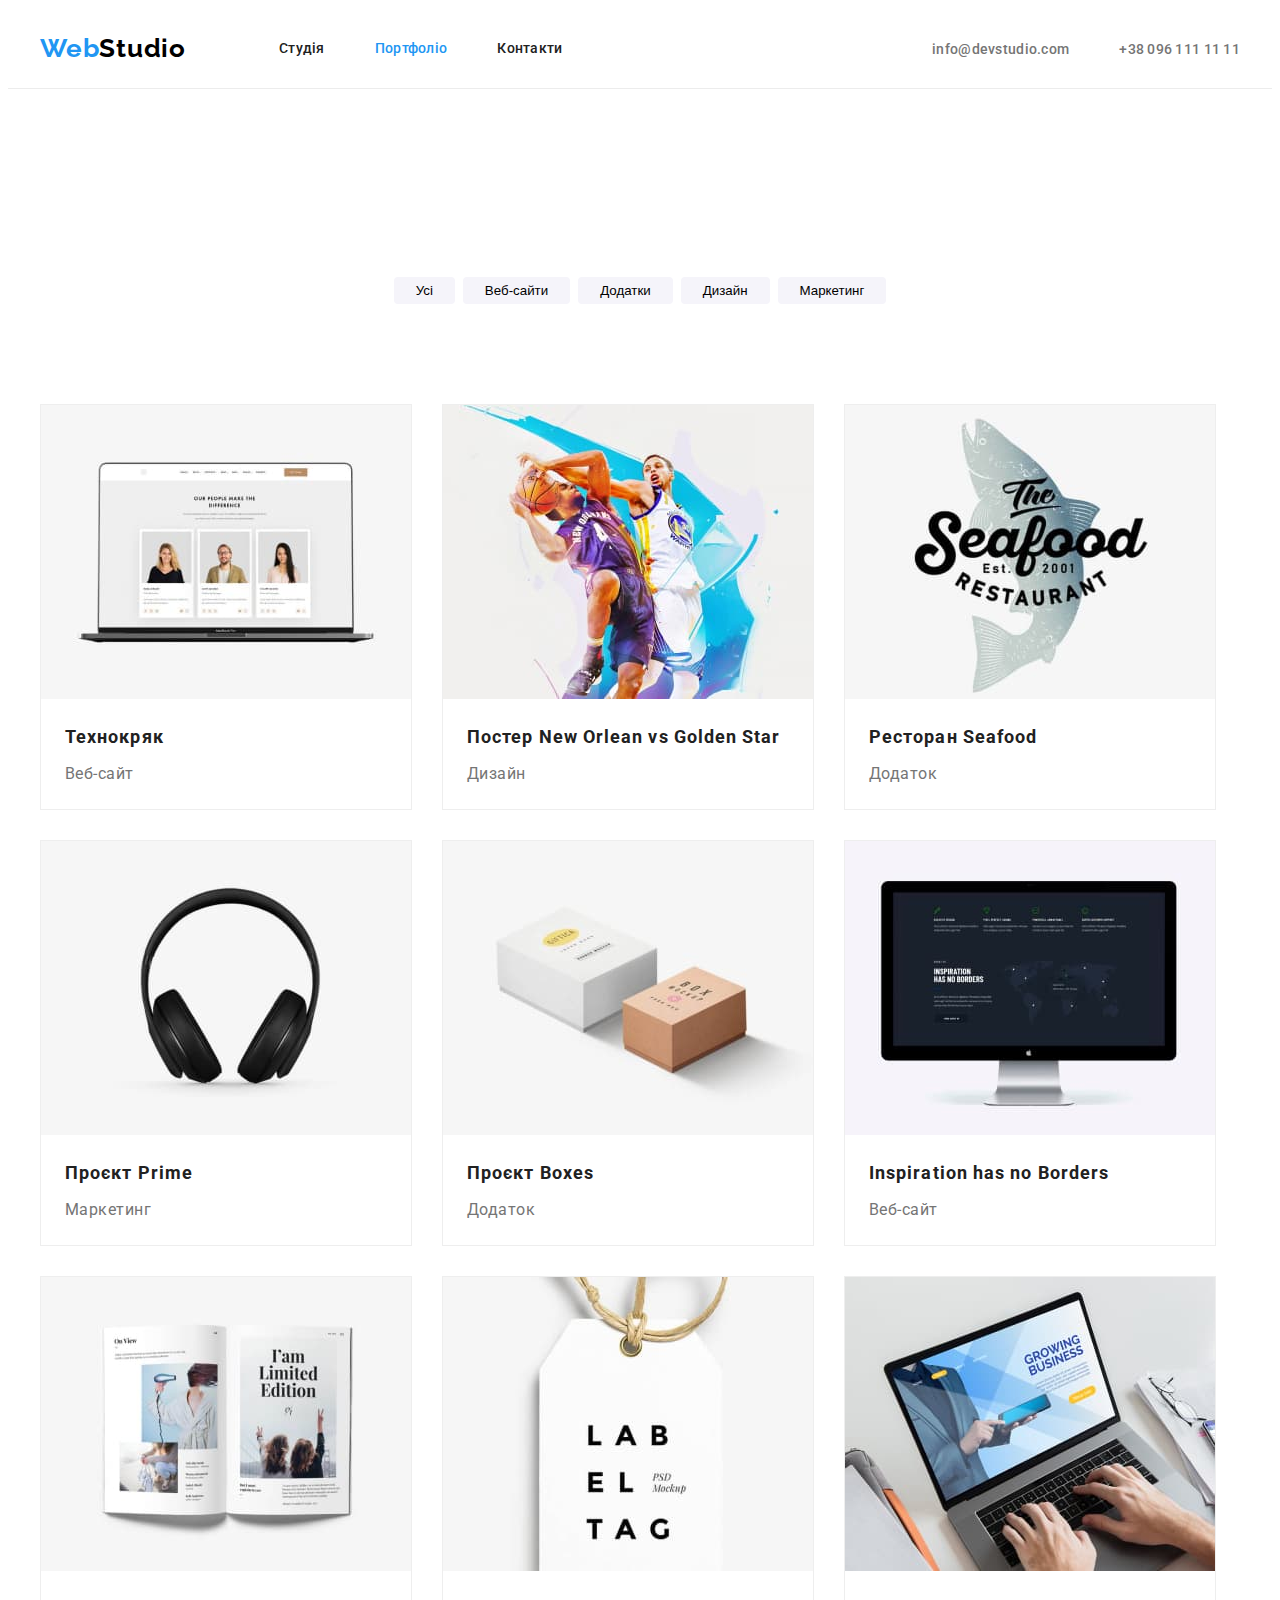
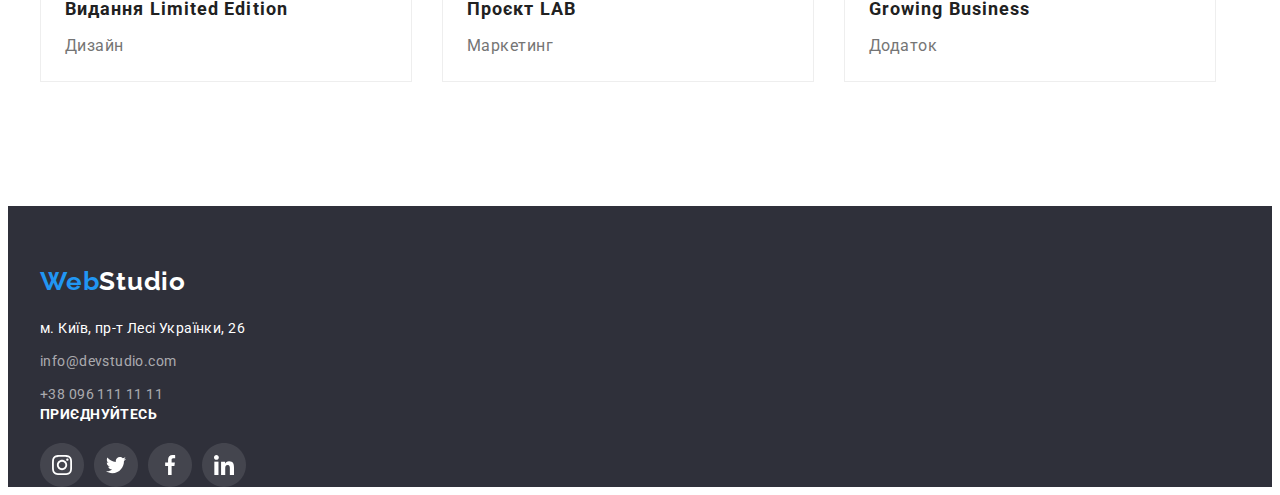
==== commit 7ccb514f: "Update borders" ====
--- a/portfolio.html
+++ b/portfolio.html
@@ -15,8 +15,8 @@
     <link rel="stylesheet" href="./css/styles.css">
 </head>
 <body>
-    <header>
-        <div class="container header-border">
+    <header class="header-border">
+        <div class="container">
             <nav class="header-item">
                 <a href="./index.html"><span class="logo">Web</span><span class="logo logo-second-part">Studio</span></a>
                 <ul class="list-link flex-items">
@@ -75,7 +75,7 @@
                     </li>
                 </ul>
                 <ul class="flex-items project-items">
-                        <div class="flex-element box">
+                        <div class="flex-element">
                             <li class="card-project">
                                 <a href="#">
                                     <img src="./images/project-1.jpg" alt="Ноутбук з сайтом" width="370">
--- a/css/styles.css
+++ b/css/styles.css
@@ -359,7 +359,6 @@
     margin-bottom: 30px;
 }
 
-
 .description-project {
     border-left: 1px solid var(--active-button-color);
     border-bottom: 1px solid var(--active-button-color);
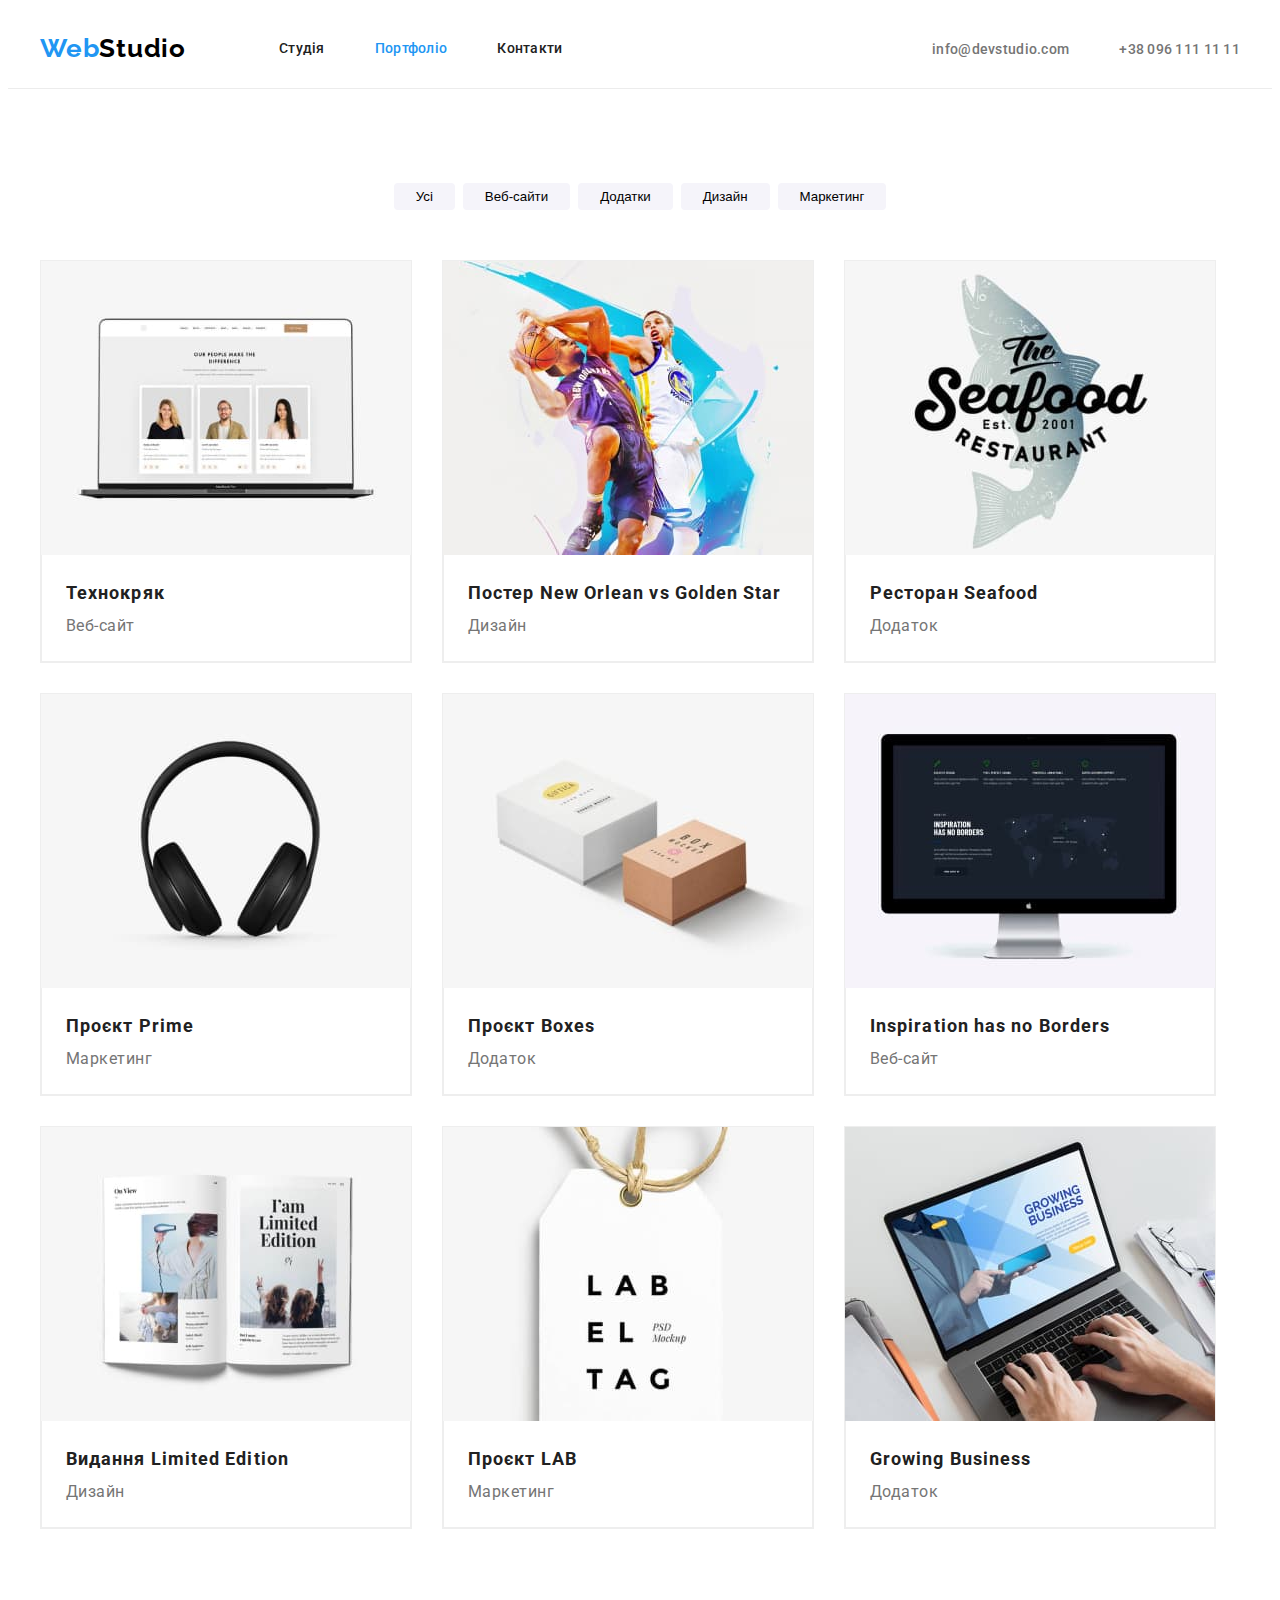
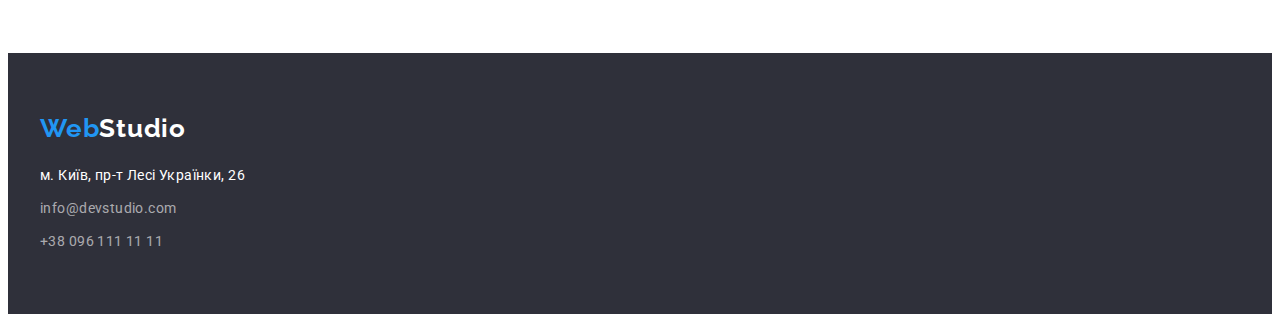
==== commit 47649516: "Update" ====
--- a/portfolio.html
+++ b/portfolio.html
@@ -74,132 +74,133 @@
                         </button>
                     </li>
                 </ul>
-                <ul class="flex-items project-items">
-                        <div class="flex-element">
-                            <li class="card-project">
-                                <a href="#">
-                                    <img src="./images/project-1.jpg" alt="Ноутбук з сайтом" width="370">
-                                    <h2 class="name-project">
-                                        Технокряк
-                                    </h2>
-                                    <p class="type-project">
-                                        Веб-сайт
-                                    </p>
-                                </a>
-                            </li>
-                        </div>
-                    <div class="flex-element">
-                        <li class="card-project">
-                            <a href="#">
-                                <img src="./images/project-2.jpg" alt="Постер баскетбольної команди" width="370">
+                <ul class="flex-items flex-element project-items">
+                    <li class="card-project">
+                        <a href="#">
+                            <img src="./images/project-1.jpg" alt="Ноутбук з сайтом" width="370">
+                            <div class="project-description">
+                                <h2 class="name-project">
+                                    Технокряк
+                                </h2>
+                                <p class="type-project">
+                                    Веб-сайт
+                                </p>
+                            </div>
+                        </a>
+                    </li>
+                    <li class="card-project">
+                        <a href="#">
+                            <img src="./images/project-2.jpg" alt="Постер баскетбольної команди" width="370">
+                            <div class="project-description">
                                 <h2 class="name-project">
                                     Постер <span lang="en">New Orlean vs Golden Star</span>
                                 </h2>
                                 <p class="type-project">
                                     Дизайн
                                 </p>
-                            </a>
-                        </li>
-                    </div>
-                    <div class="flex-element">
-                        <li class="card-project">
-                            <a href="#">
-                                <img src="./images/project-3.jpg" alt="Рибний ресторан" width="370">
+                            </div>
+                        </a>
+                    </li>
+                    <li class="card-project">
+                        <a href="#">
+                            <img src="./images/project-3.jpg" alt="Рибний ресторан" width="370">
+                            <div class="project-description">
                                 <h2 class="name-project">
                                     Ресторан <span lang="en">Seafood</span>
                                 </h2>
                                 <p class="type-project">
                                     Додаток
                                 </p>
-                            </a>
-                        </li>
-                    </div>
-                    <div class="flex-element">
-                        <li class="card-project"i>
-                            <a href="#">
-                                <img src="./images/project-4.jpg" alt="Навушники" width="370">
+                            </div>
+                        </a>
+                    </li>
+                    <li class="card-project" i>
+                        <a href="#">
+                            <img src="./images/project-4.jpg" alt="Навушники" width="370">
+                            <div class="project-description">
                                 <h2 class="name-project">
                                     Проєкт <span lang="en">Prime</span>
                                 </h2>
                                 <p class="type-project">
                                     Маркетинг
                                 </p>
-                            </a>
-                        </li>
-                    </div>
-                    <div class="flex-element">
-                        <li class="card-project">
-                            <a href="#">
-                                <img src="./images/project-5.jpg" alt="Дві коробки" width="370">
+                            </div>
+                        </a>
+                    </li>
+                    <li class="card-project">
+                        <a href="#">
+                            <img src="./images/project-5.jpg" alt="Дві коробки" width="370">
+                            <div class="project-description">
                                 <h2 class="name-project">
                                     Проєкт <span lang="en">Boxes</span>
                                 </h2>
                                 <p class="type-project">
                                     Додаток
                                 </p>
-                            </a>
-                        </li>
-                    </div>
-                    <div class="flex-element">
-                        <li class="card-project">
-                            <a href="#">
-                                <img src="./images/project-6.jpg" alt="Монітор комп'ютера" width="370">
+                            </div>
+                        </a>
+                    </li>
+                    <li class="card-project">
+                        <a href="#">
+                            <img src="./images/project-6.jpg" alt="Монітор комп'ютера" width="370">
+                            <div class="project-description">
                                 <h2 lang="en" class="name-project">
                                     Inspiration has no Borders
                                 </h2>
                                 <p class="type-project">
                                     Веб-сайт
                                 </p>
-                            </a>
-                        </li>
-                    </div>
-                    <div class="flex-element">
-                        <li class="card-project">
-                            <a href="#">
-                                <img src="./images/project-7.jpg" alt="Журнал" width="370">
+                            </div>
+                        </a>
+                    </li>
+                    <li class="card-project">
+                        <a href="#">
+                            <img src="./images/project-7.jpg" alt="Журнал" width="370">
+                            <div class="project-description">
                                 <h2 class="name-project">
                                     Видання <span lang="en">Limited Edition</span>
                                 </h2>
                                 <p class="type-project">
                                     Дизайн
                                 </p>
-                            </a>
-                        </li>
-                    </div>
-                    <div class="flex-element">
-                        <li class="card-project">
-                            <a href="#">
-                                <img src="./images/project-8.jpg" alt="Ярлик з брендом" width="370">
+                            </div>
+                        </a>
+                    </li>
+                    <li class="card-project">
+                        <a href="#">
+                            <img src="./images/project-8.jpg" alt="Ярлик з брендом" width="370">
+                            <div class="project-description">
                                 <h2 class="name-project">
                                     Проєкт <span lang="en">LAB</span>
                                 </h2>
                                 <p class="type-project">
                                     Маркетинг
                                 </p>
-                            </a>
-                        </li>
-                    </div>
-                    <div class="flex-element">
-                        <li class="card-project">
-                            <a href="#">
-                                <img src="./images/project-9.jpg" alt="Ноутбук з рекламою" width="370">
+                            </div>
+                        </a>
+                    </li>
+                    <li class="card-project">
+                        <a href="#">
+                            <img src="./images/project-9.jpg" alt="Ноутбук з рекламою" width="370">
+                            <div class="project-description">
                                 <h2 lang="en" class="name-project">
                                     Growing Business
                                 </h2>
                                 <p class="type-project">
                                     Додаток
                                 </p>
-                            </a>
-                        </li>
-                    </div>
-                </ul>
+                            </div>
+                        </a>
+                    </li>
+                </ul>
+            </div>
         </section>
     </main>
     <footer class="footer-address">
         <div class="container">
             <a href="./index.html"><span class="logo">Web</span><span class="logo logo-third-part">Studio</span></a>
-            <address>
-                <ul class="footer-list">
+            <address class="footer-list">
+                <ul>
                     <li>
                         <a class="footer-link" href="https://goo.gl/maps/sdtxkwDF94uDCL8M9" target="_blank"
                             rel="noopener noreferrer">м. Київ, пр-т Лесі Українки, 26</a>
@@ -212,7 +213,7 @@
                     </li>
                 </ul>
             </address>
-            <h2 class="join-link">
+            <!-- <h2 class="join-link">
                 Приєднуйтесь
             </h2>
             <ul class="flex-items">
@@ -236,7 +237,7 @@
                         <img src="./images/icons/social-network-footer-4.svg" alt="Посилання на Лінкедін" width="44">
                     </a>
                 </li>
-            </ul>
+            </ul> -->
         </div>
     </footer>
 </body>
--- a/css/styles.css
+++ b/css/styles.css
@@ -163,7 +163,7 @@
 }
 
 .hero-title {
-    padding-bottom: 30px;
+    margin-bottom: 30px;
     margin-left: auto;
     margin-right: auto;
     width: 696px;
@@ -231,7 +231,7 @@
 }
 
 .our-work {
-    margin-top: -90px;
+    padding-bottom: 94px;
 }
 
 .work {
@@ -250,7 +250,7 @@
 }
 
 .description-title {
-    padding-bottom: 50px;
+    margin-bottom: 50px;
     font-weight: 700;
     font-size: 36px;
     line-height: 1.17;
@@ -319,8 +319,7 @@
 /* START portfolio.html */
 
 .list-button {
-    padding-top: 94px;
-    padding-bottom: 50px;
+    margin-bottom: 50px;
     justify-content: center;
 }
 
@@ -347,7 +346,7 @@
 
 .project-items {
     flex-wrap: wrap;
-    padding-top: 50px;
+    /* padding-top: 50px; */
     margin-left: -30px;
     margin-right: -30px;
 }
@@ -359,15 +358,19 @@
     margin-bottom: 30px;
 }
 
-.description-project {
-    border-left: 1px solid var(--active-button-color);
-    border-bottom: 1px solid var(--active-button-color);
-    border-right: 1px solid var(--active-button-color);
+.project-description {
+    padding-top: 20px;
+    padding-right: 24px;
+    padding-bottom: 20px;
+    padding-left: 24px;
+    border-left: 1px solid var(--border-color);
+    border-bottom: 1px solid var(--border-color);
+    border-right: 1px solid var(--border-color);
 }
 
 .name-project {
-    margin-left: 24px;
-    margin-top: 20px;
+    /* margin-left: 24px;
+    margin-top: 20px; */
     color: var(--primary-color);
     font-weight: 700;
     font-size: 18px;
@@ -376,9 +379,9 @@
 }
 
 .type-project {
-    margin-left: 24px;
+    /* margin-left: 24px;
     margin-top: 4px;
-    margin-bottom: 20px;
+    margin-bottom: 20px; */
     color: var(--link-address-color);
     font-size: 16px;
     line-height: 1.88;
@@ -396,6 +399,7 @@
 .footer-address {
     background-color: var(--secondary-background-color);
     padding-top: 60px;
+    padding-bottom: 60px;
 }
 
 .footer-link {
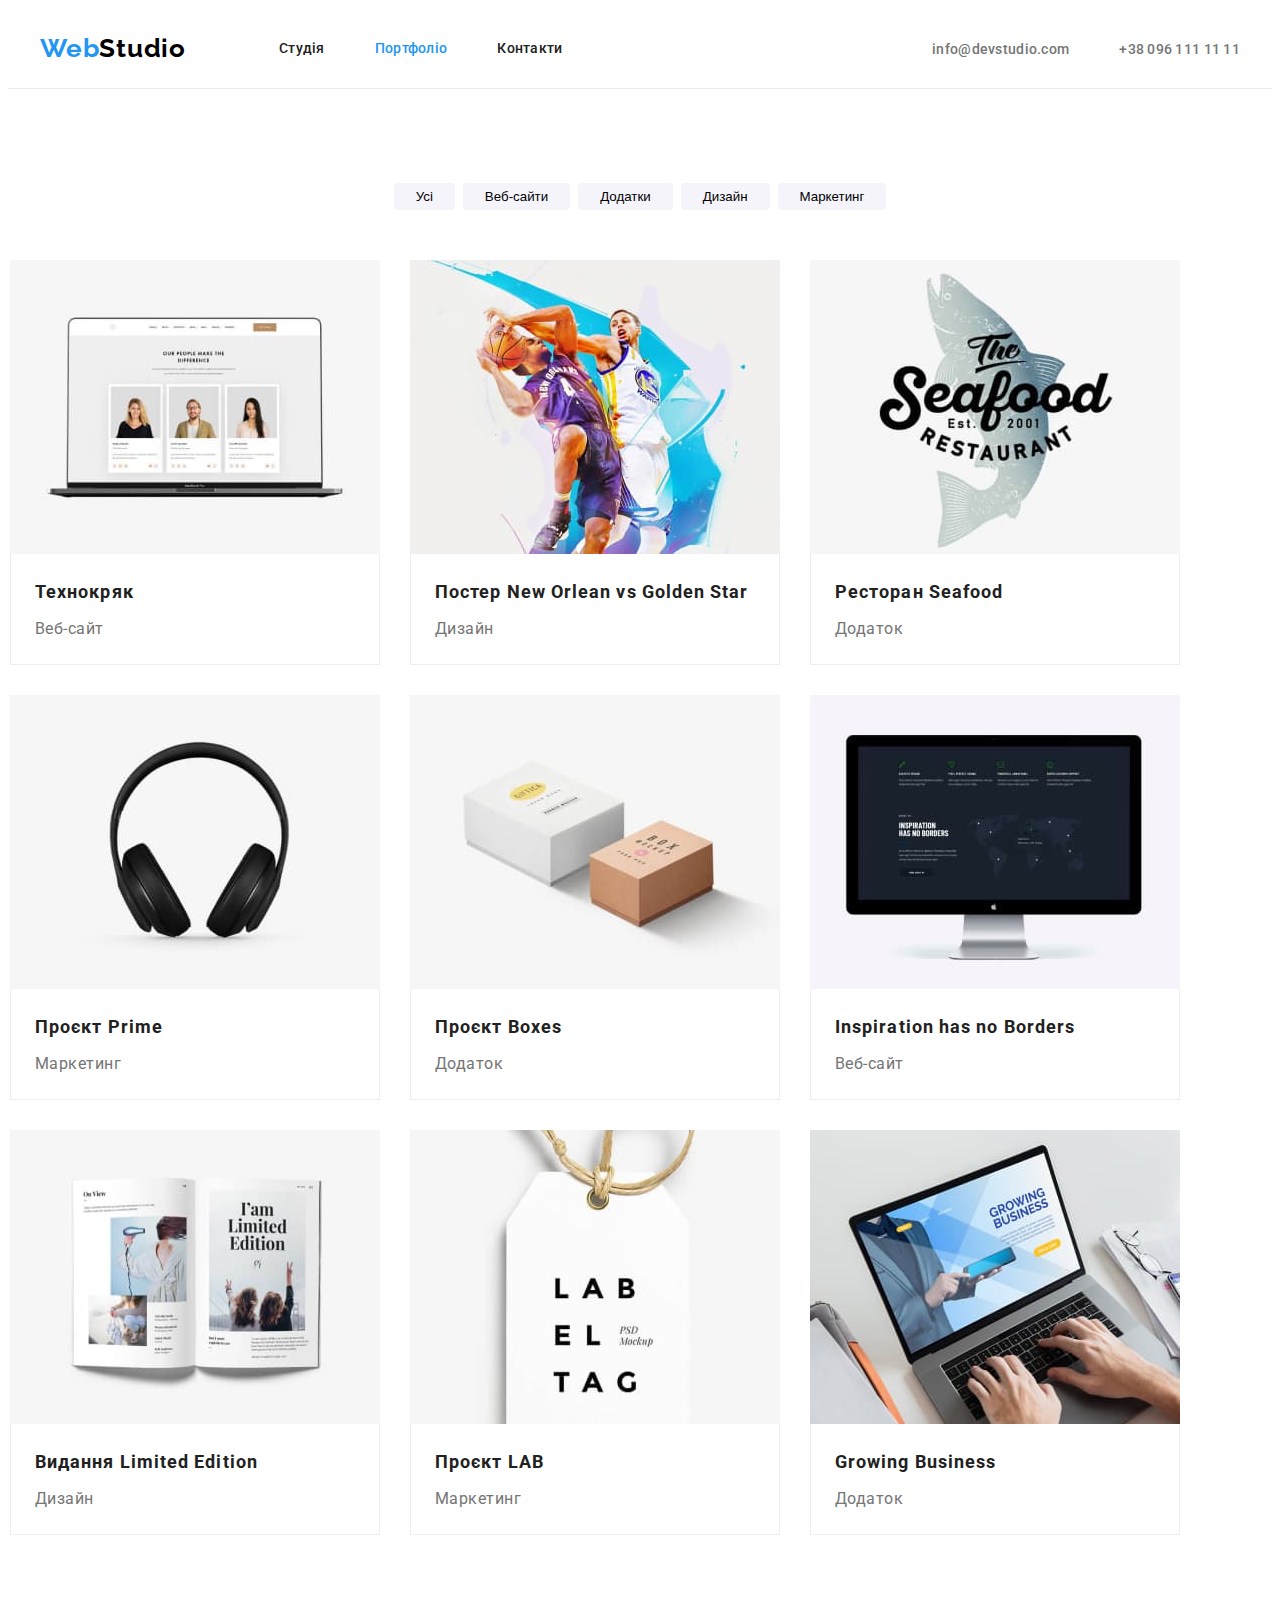
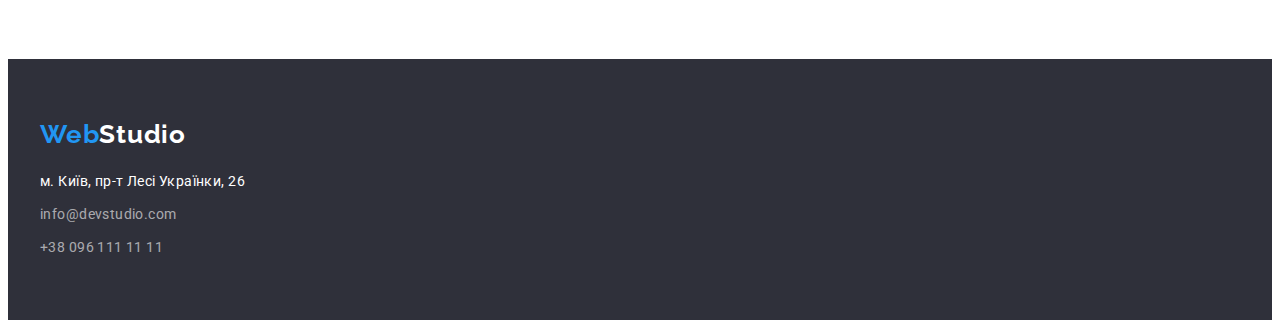
==== commit 5316e423: "Update" ====
--- a/portfolio.html
+++ b/portfolio.html
@@ -74,7 +74,7 @@
                         </button>
                     </li>
                 </ul>
-                <ul class="flex-items flex-element project-items">
+                <ul class="flex-items project-items">
                     <li class="card-project">
                         <a href="#">
                             <img src="./images/project-1.jpg" alt="Ноутбук з сайтом" width="370">
--- a/css/styles.css
+++ b/css/styles.css
@@ -153,13 +153,10 @@
 /* START index.html */
 
 .hero-section {
-    background-color: var(--secondary-background-color);
-    text-align: center;
-}
-
-.hero {
     padding-top: 200px;
     padding-bottom: 200px;
+    background-color: var(--secondary-background-color);
+    text-align: center;
 }
 
 .hero-title {
@@ -227,6 +224,9 @@
 
 .benefit-card {
     flex-basis: ((100% - 3*30) / 3);
+}
+
+.benefit-card:not(:last-child) {
     margin-right: 30px;
 }
 
@@ -236,12 +236,23 @@
 
 .work {
     flex-basis: calc((100% - 3 * 30) / 3);
+}
+
+.work:not(:last-child) {
     margin-right: 30px;
 }
 
 .worker-list {
     flex-basis: ((100% - 4*30) / 4);
-    margin-right: 30px;
+}
+
+.worker-list:not(:last-child) {
+    margin-right: 30px;
+}
+
+.worker-description {
+    padding-top: 30px;
+    padding-bottom: 30px;
     border-right: 1px solid var(--border-color);
     border-bottom: 1px solid var(--border-color);
     border-left: 1px solid var(--border-color);
@@ -272,7 +283,6 @@
 }
 
 .card-worker {
-    margin-top: 30px;
     margin-bottom: 10px;
     font-weight: 500;
     font-size: 16px;
@@ -282,7 +292,6 @@
 }
 
 .profession-worker {
-    margin-bottom: 16px;
     color: var(--link-address-color);
     font-weight: 400;
     font-size: 16px;
@@ -346,16 +355,22 @@
 
 .project-items {
     flex-wrap: wrap;
-    /* padding-top: 50px; */
     margin-left: -30px;
     margin-right: -30px;
 }
 
 .card-project {
-    border: 1px solid var(--border-color);
     flex-basis: calc((100% - 3 * 30) / 3);
-    margin-left: 30px;
+    margin-right: 30px;
     margin-bottom: 30px;
+}
+
+.project-items:not(:last-child) {
+    margin-right: 30px;
+}
+
+.project-items:nth-child(-n-+3) {
+    margin-bottom: 0;
 }
 
 .project-description {
@@ -369,8 +384,7 @@
 }
 
 .name-project {
-    /* margin-left: 24px;
-    margin-top: 20px; */
+    margin-bottom: 4px;
     color: var(--primary-color);
     font-weight: 700;
     font-size: 18px;
@@ -379,9 +393,6 @@
 }
 
 .type-project {
-    /* margin-left: 24px;
-    margin-top: 4px;
-    margin-bottom: 20px; */
     color: var(--link-address-color);
     font-size: 16px;
     line-height: 1.88;
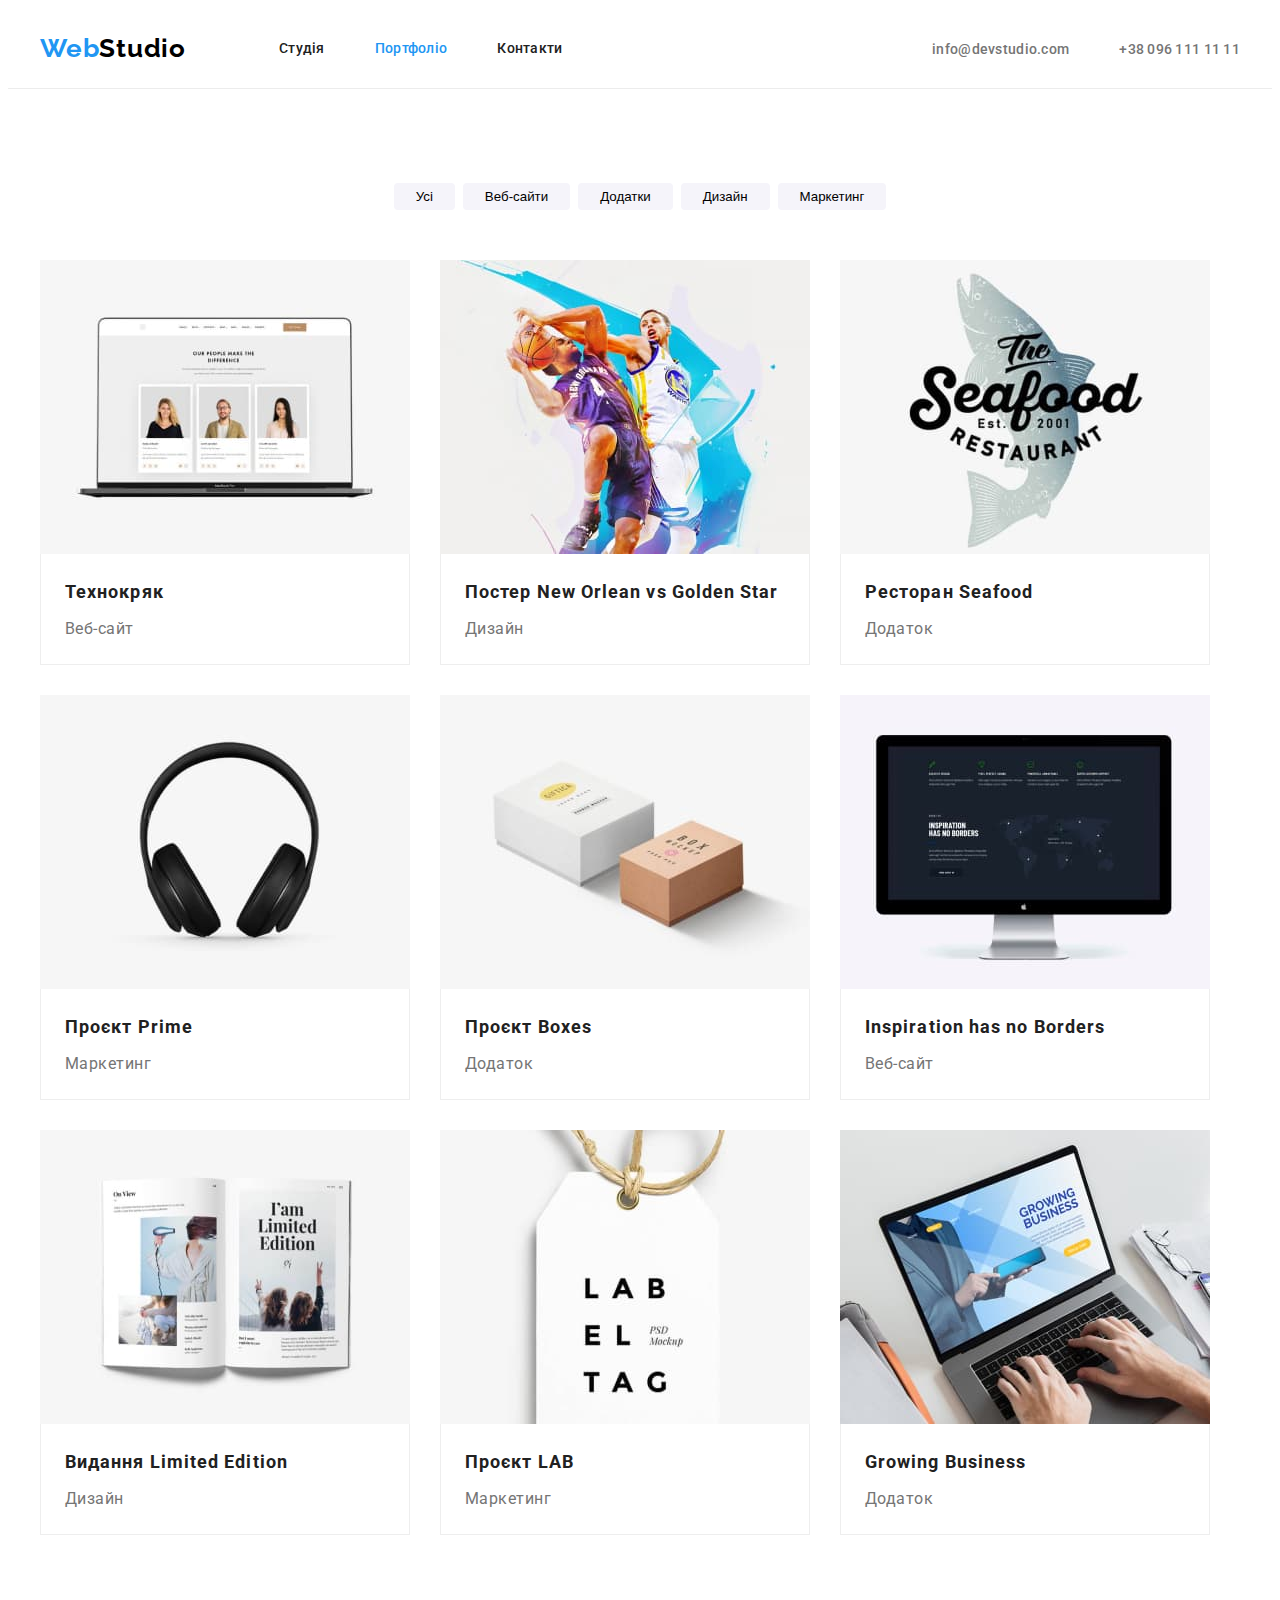
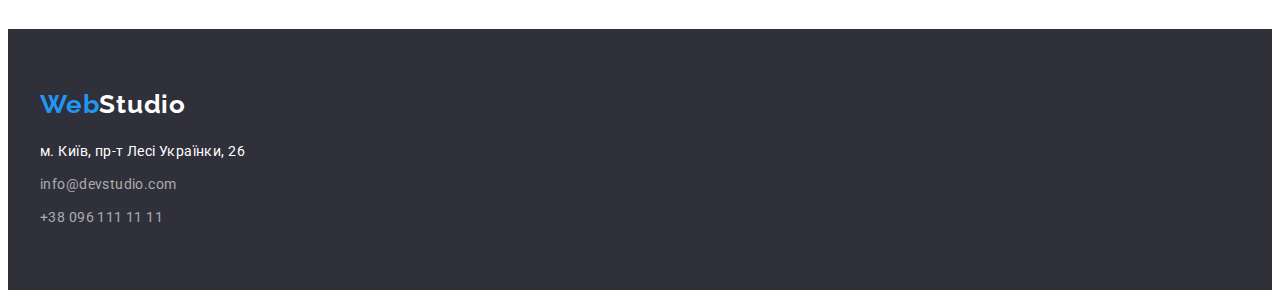
==== commit 86016cf3: "Update" ====
--- a/portfolio.html
+++ b/portfolio.html
@@ -1,10 +1,10 @@
 <!DOCTYPE html>
-<html lang="en">
+<html lang="uk">
 <head>
     <meta charset="UTF-8">
     <meta http-equiv="X-UA-Compatible" content="IE=edge">
     <meta name="viewport" content="width=device-width, initial-scale=1.0">
-    <title lang="uk">Portfolio</title>
+    <title lang="en">Portfolio</title>
     <link rel="preconnect" href="https://fonts.googleapis.com">
     <link rel="preconnect" href="https://fonts.gstatic.com" crossorigin>
     <link href="https://fonts.googleapis.com/css2?family=Raleway:wght@700&family=Roboto:wght@400;500;700;900&display=swap"
--- a/css/styles.css
+++ b/css/styles.css
@@ -134,7 +134,6 @@
     letter-spacing: 0.02em;
 }
 
-
 .address-item:not(:last-child) {
     margin-right: 50px;
 }
@@ -355,7 +354,7 @@
 
 .project-items {
     flex-wrap: wrap;
-    margin-left: -30px;
+    margin-bottom: -30px;
     margin-right: -30px;
 }
 
@@ -365,11 +364,11 @@
     margin-bottom: 30px;
 }
 
-.project-items:not(:last-child) {
-    margin-right: 30px;
-}
-
-.project-items:nth-child(-n-+3) {
+.card-project:not(:last-child) {
+    margin-right: 30px;
+}
+
+.card-project:nth-child(-n-+3) {
     margin-bottom: 0;
 }
 
